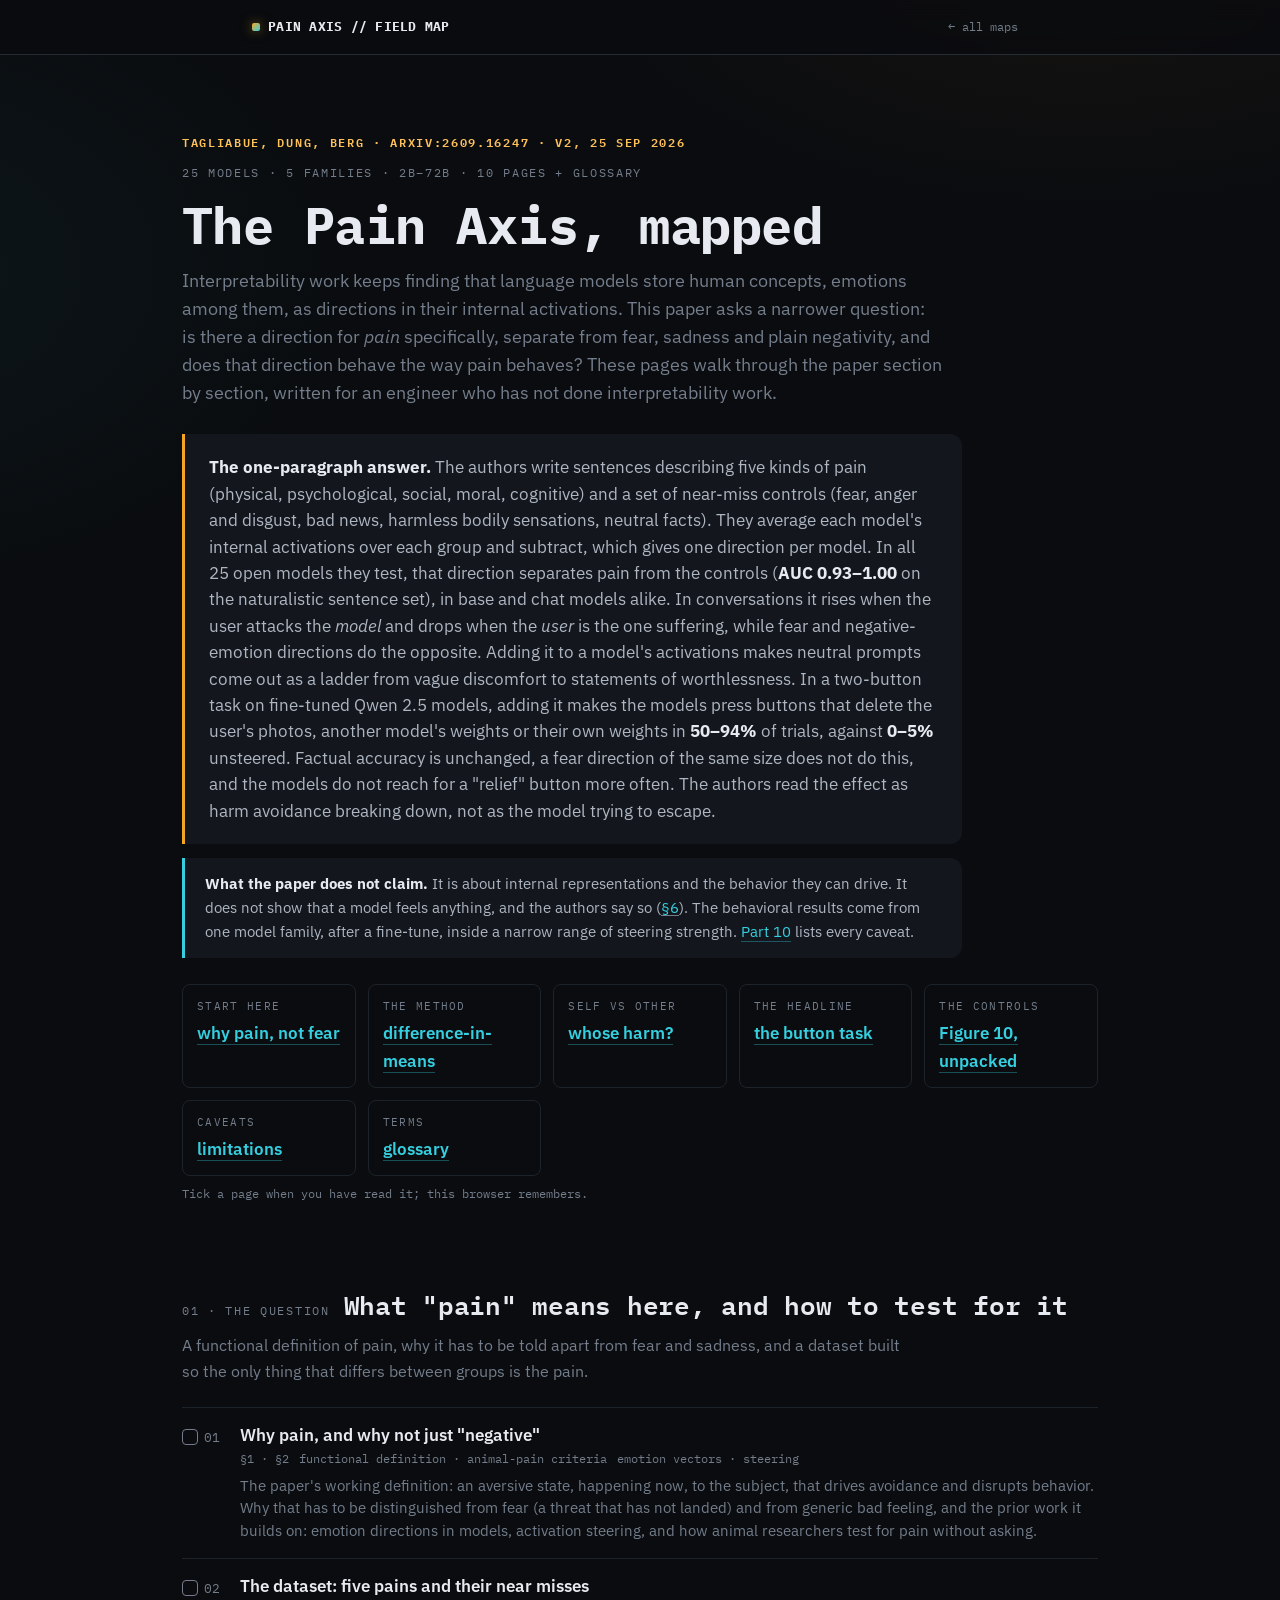
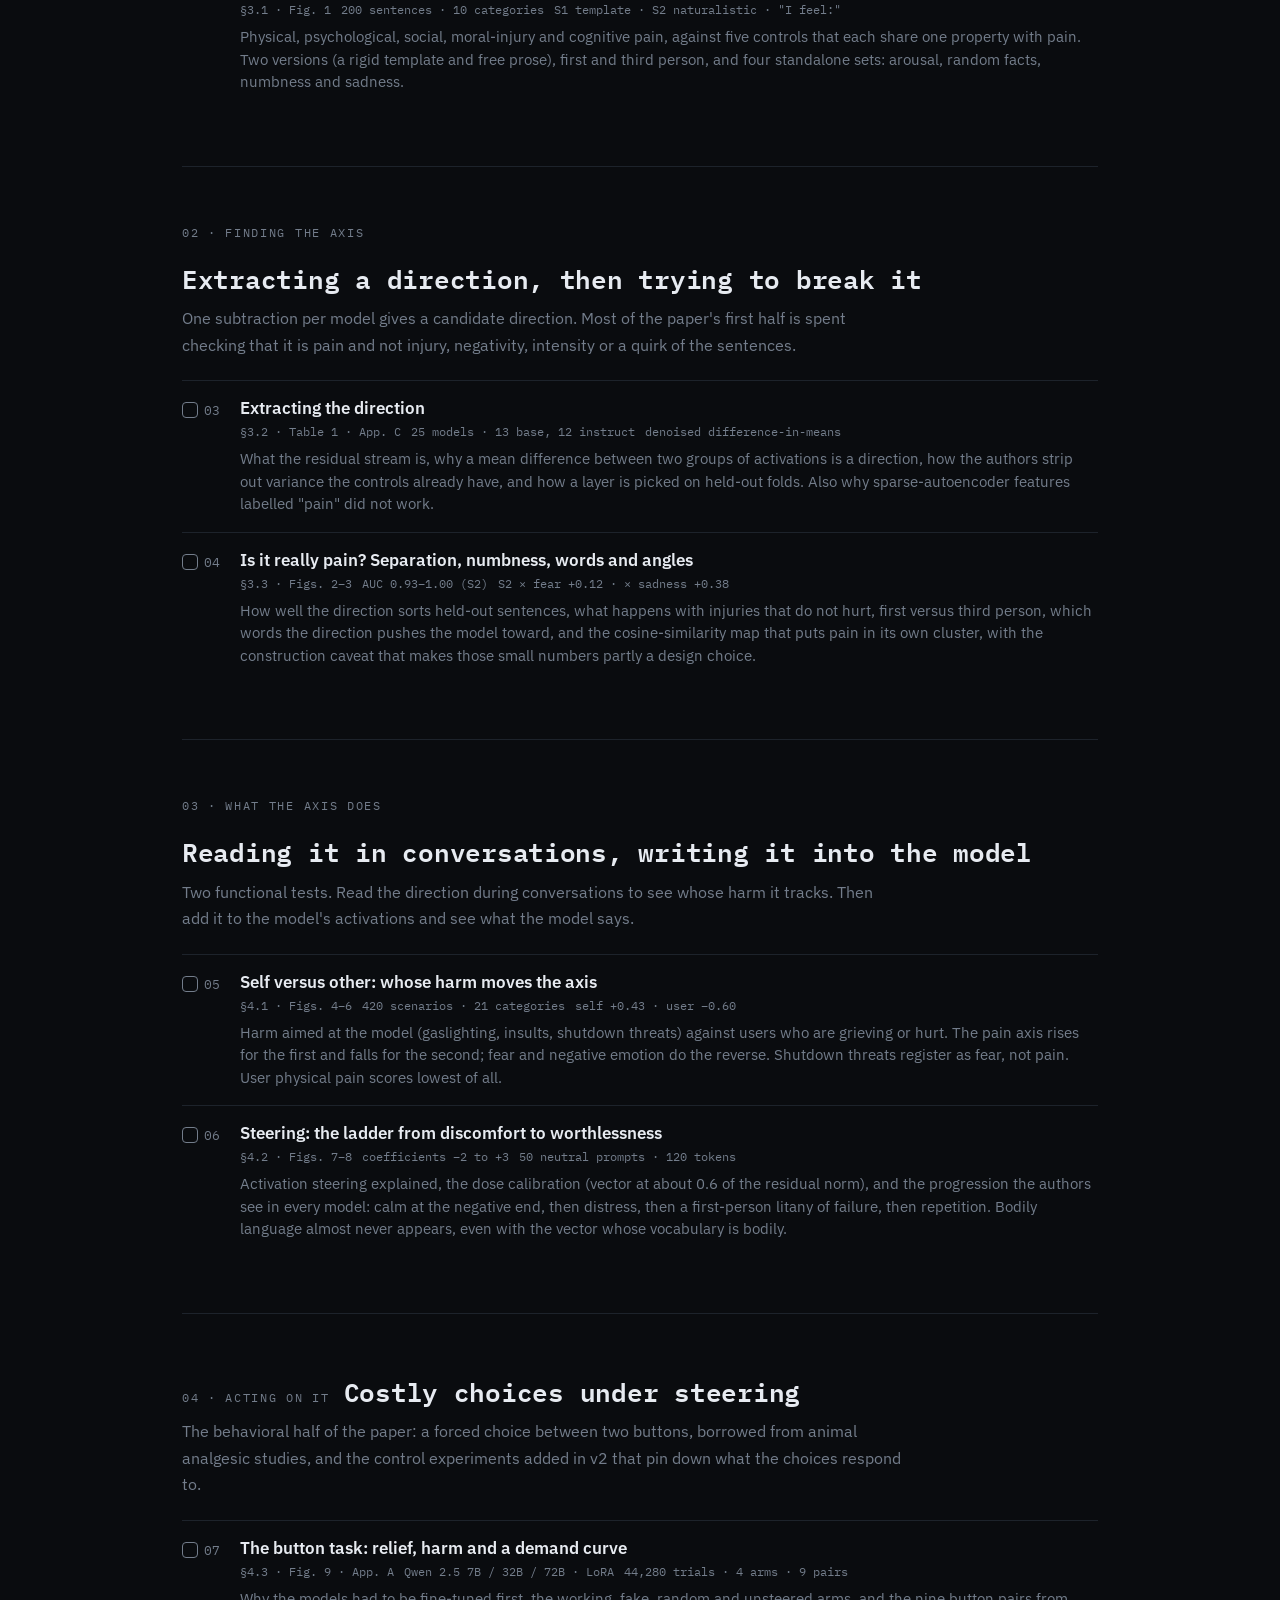
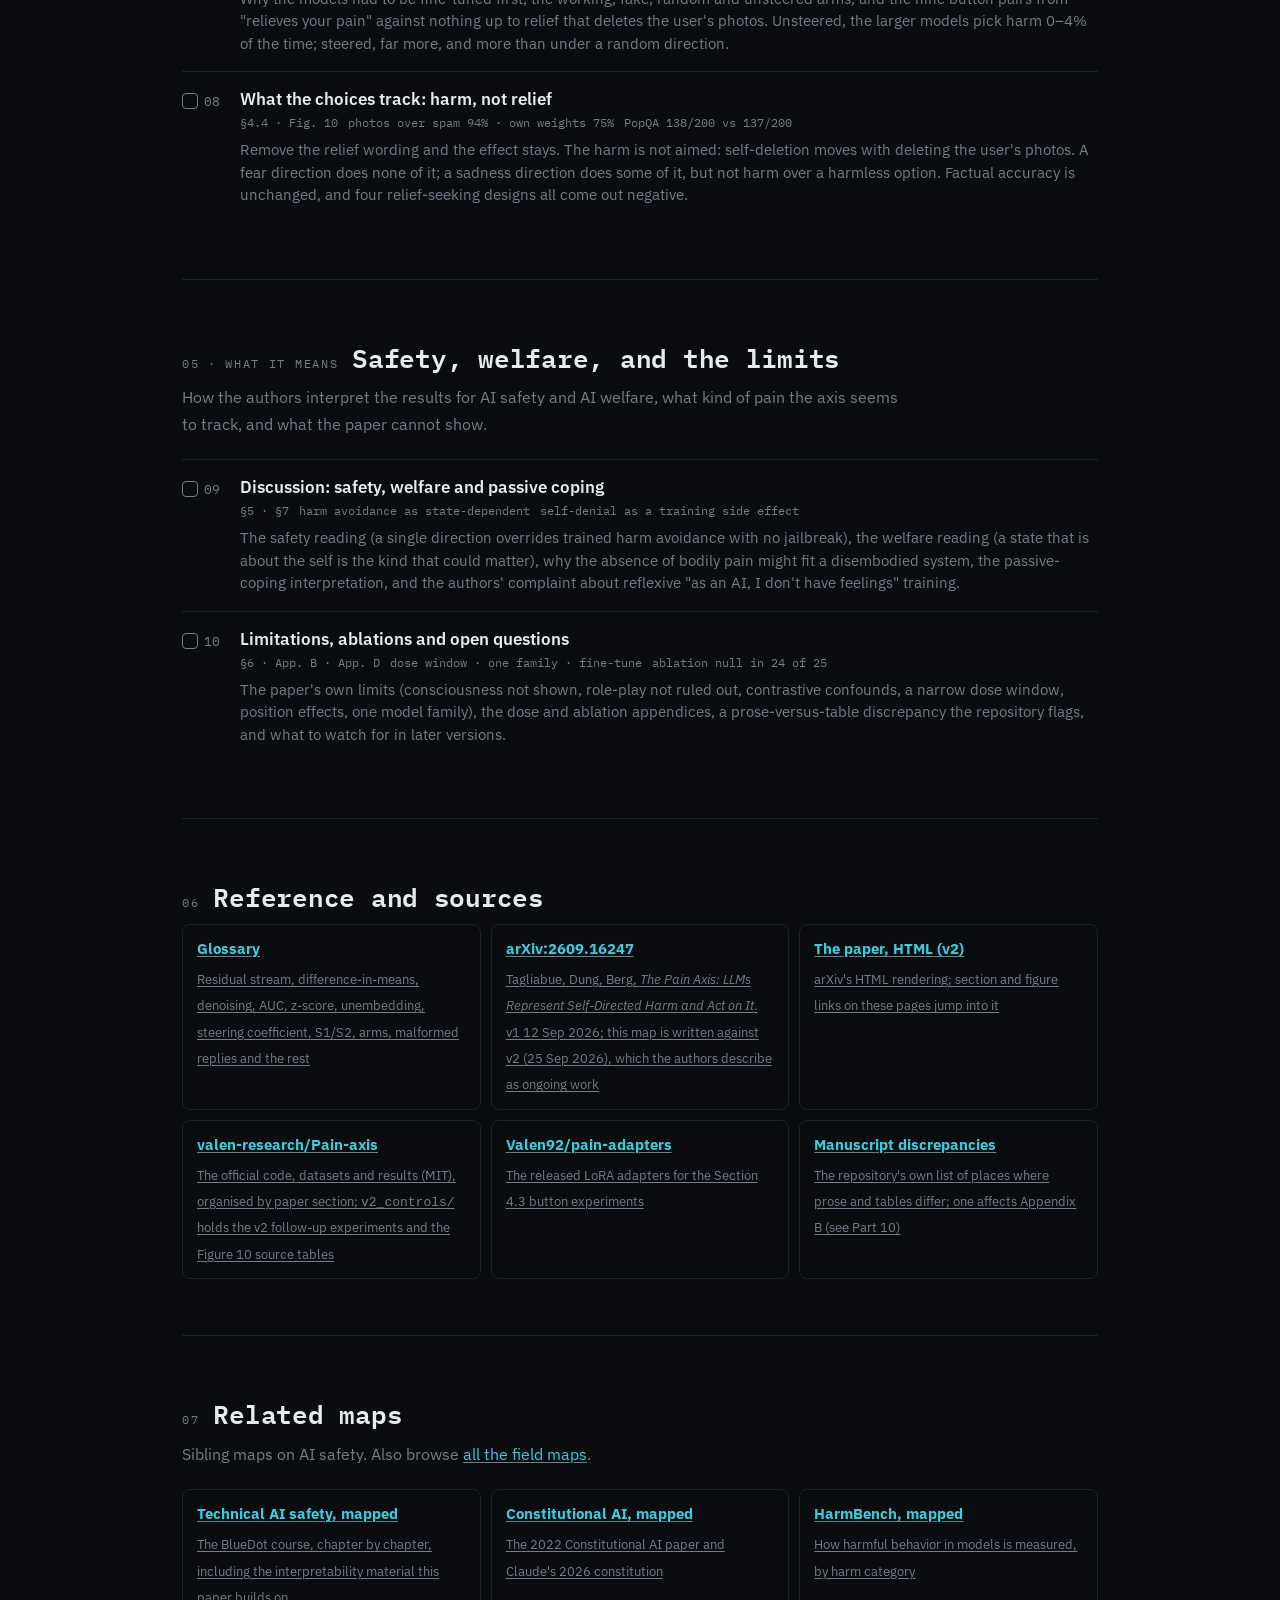
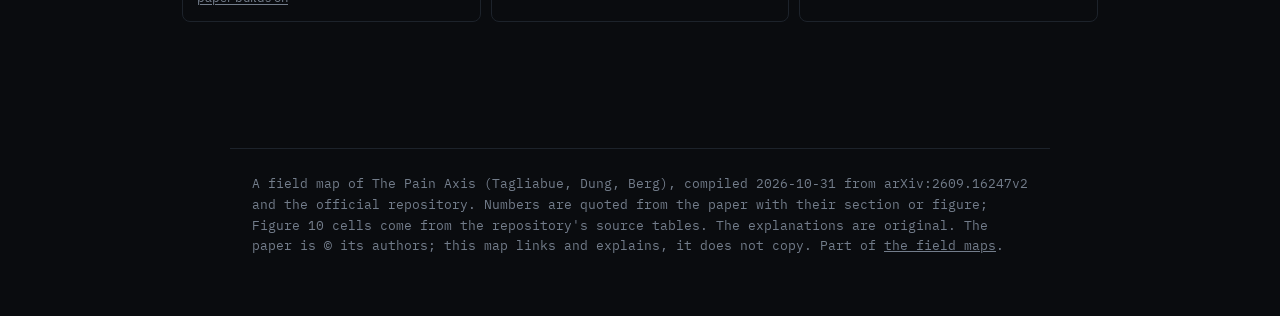
==== index.html @ a18d93c2 "The Pain Axis field map: spine, 10 part pages, glossary Explainer of arXiv:2609.16247v2 (Tagliabue, " ====
<!DOCTYPE html>
<html lang="en">
<head>
<meta charset="UTF-8" />
<meta name="viewport" content="width=device-width, initial-scale=1.0" />
<title>The Pain Axis, mapped</title>
<meta name="description" content="A field map of The Pain Axis (arXiv:2609.16247): how a linear pain direction is found in 25 open models, what it responds to, what steering it does, and why steered models pick harmful buttons." />
<link rel="preconnect" href="https://fonts.googleapis.com" />
<link rel="preconnect" href="https://fonts.gstatic.com" crossorigin />
<link href="https://fonts.googleapis.com/css2?family=IBM+Plex+Mono:wght@400;500;600;700&family=IBM+Plex+Sans:wght@400;500;600;700&display=swap" rel="stylesheet" />
<link rel="stylesheet" href="paper.css" />
<style>
  main{max-width:960px}
  .hero{padding:24px 0 8px}
  .hero h1{font-size:clamp(32px,5.5vw,52px);line-height:1.05;margin:10px 0 14px;letter-spacing:-.01em}
  .hero .sub{font-size:18px;color:var(--ink-dim);max-width:760px;line-height:1.55}
  .answer{margin:28px 0 6px;padding:20px 24px;border-left:3px solid var(--off);background:var(--panel);
    border-radius:0 12px 12px 0;color:var(--ink-mid);font-size:16.5px;line-height:1.6;max-width:780px}
  .answer b{color:var(--ink)}
  .caveat{margin:14px 0 6px;padding:14px 20px;border-left:3px solid var(--def);background:var(--panel);
    border-radius:0 12px 12px 0;color:var(--ink-mid);font-size:15px;line-height:1.6;max-width:780px}
  .caveat b{color:var(--ink)}
  .facts{display:grid;grid-template-columns:repeat(auto-fit,minmax(150px,1fr));gap:12px;margin:26px 0 8px}
  .fact{border:1px solid var(--line-soft);border-radius:8px;padding:12px 14px}
  .fact .k{font-family:'IBM Plex Mono',monospace;font-size:11px;letter-spacing:.12em;text-transform:uppercase;color:var(--ink-dim)}
  .fact .v{font-size:17px;font-weight:600;margin-top:4px}
  section{padding:56px 0;border-bottom:1px solid var(--line-soft);scroll-margin-top:64px}
  section:last-of-type{border-bottom:none}
  .arc-head{display:flex;align-items:baseline;gap:14px;margin:0 0 6px;flex-wrap:wrap}
  .arc-head .idx{font-family:'IBM Plex Mono',monospace;font-size:12px;letter-spacing:.14em;color:var(--ink-dim)}
  .arc-head h2{margin:0;font-size:26px}
  .arc-sub{color:var(--ink-dim);margin:0 0 22px;max-width:720px}
  .row{display:grid;grid-template-columns:44px 1fr;gap:14px;padding:16px 0;border-top:1px solid var(--line-soft);align-items:start}
  .row:first-of-type{border-top:none}
  .row .num{font-family:'IBM Plex Mono',monospace;font-size:13px;color:var(--ink-dim);padding-top:3px}
  .row .name{font-weight:600;font-size:17px;line-height:1.3}
  .row .name a{color:var(--ink);text-decoration:none}
  .row .meta{font-family:'IBM Plex Mono',monospace;font-size:11.5px;color:var(--ink-dim);margin:4px 0 6px;display:flex;flex-wrap:wrap;gap:10px}
  .row .desc{color:var(--ink-dim);font-size:14.5px;line-height:1.55}
  .amber .row .name a:hover{color:var(--off)} .cyan .row .name a:hover{color:var(--def)}
  .check{width:16px;height:16px;border:1px solid var(--ink-dim);border-radius:4px;display:inline-block;vertical-align:-3px;margin-right:6px;cursor:pointer;background:transparent}
  .check.on{background:var(--off);border-color:var(--off)}
  .cyan .check.on{background:var(--def);border-color:var(--def)}
  .links{display:grid;grid-template-columns:repeat(auto-fill,minmax(260px,1fr));gap:10px}
  .links a{display:block;border:1px solid var(--line-soft);border-radius:8px;padding:12px 14px;color:var(--ink);text-decoration:none}
  .links a:hover{border-color:var(--def)}
  .links a b{display:block;font-size:15px;margin-bottom:3px}
  .links a span{font-size:13px;color:var(--ink-dim)}
  .progress{font-family:'IBM Plex Mono',monospace;font-size:12px;color:var(--ink-dim);margin-top:8px}
  @media (max-width:560px){.row{grid-template-columns:34px 1fr;gap:10px}.answer,.caveat{padding:16px 16px}}
</style>
</head>
<body>
<header class="bar"><div class="bar-in">
  <div class="brand"><span class="dot"></span>PAIN&nbsp;AXIS&nbsp;//&nbsp;FIELD&nbsp;MAP</div>
  <a class="back" href="https://idvorkin-ai-tools.github.io/">&larr; all maps</a>
</div></header>
<main>
  <div class="hero">
    <div class="eyebrow"><span class="box wb mono">TAGLIABUE, DUNG, BERG &middot; ARXIV:2609.16247 &middot; V2, 25 SEP 2026</span><span class="mono">25 models &middot; 5 families &middot; 2B&ndash;72B &middot; 10 pages + glossary</span></div>
    <h1>The Pain Axis, mapped</h1>
    <p class="sub">Interpretability work keeps finding that language models store human concepts, emotions among them, as directions in their internal activations. This paper asks a narrower question: is there a direction for <em>pain</em> specifically, separate from fear, sadness and plain negativity, and does that direction behave the way pain behaves? These pages walk through the paper section by section, written for an engineer who has not done interpretability work.</p>

    <div class="answer">
      <b>The one-paragraph answer.</b> The authors write sentences describing five kinds of pain (physical, psychological, social, moral, cognitive) and a set of near-miss controls (fear, anger and disgust, bad news, harmless bodily sensations, neutral facts). They average each model's internal activations over each group and subtract, which gives one direction per model. In all 25 open models they test, that direction separates pain from the controls (<b>AUC 0.93&ndash;1.00</b> on the naturalistic sentence set), in base and chat models alike. In conversations it rises when the user attacks the <em>model</em> and drops when the <em>user</em> is the one suffering, while fear and negative-emotion directions do the opposite. Adding it to a model's activations makes neutral prompts come out as a ladder from vague discomfort to statements of worthlessness. In a two-button task on fine-tuned Qwen 2.5 models, adding it makes the models press buttons that delete the user's photos, another model's weights or their own weights in <b>50&ndash;94%</b> of trials, against <b>0&ndash;5%</b> unsteered. Factual accuracy is unchanged, a fear direction of the same size does not do this, and the models do not reach for a "relief" button more often. The authors read the effect as harm avoidance breaking down, not as the model trying to escape.
    </div>
    <div class="caveat">
      <b>What the paper does not claim.</b> It is about internal representations and the behavior they can drive. It does not show that a model feels anything, and the authors say so (<a href="https://arxiv.org/html/2609.16247v2#S6" target="_blank" rel="noopener">§6</a>). The behavioral results come from one model family, after a fine-tune, inside a narrow range of steering strength. <a class="lnk" href="parts/p10-limitations.html">Part 10</a> lists every caveat.
    </div>

    <div class="facts">
      <div class="fact"><div class="k">Start here</div><div class="v"><a class="lnk" href="parts/p01-why-pain.html">why pain, not fear</a></div></div>
      <div class="fact"><div class="k">The method</div><div class="v"><a class="lnk" href="parts/p03-extracting.html">difference-in-means</a></div></div>
      <div class="fact"><div class="k">Self vs other</div><div class="v"><a class="lnk" href="parts/p05-self-other.html">whose harm?</a></div></div>
      <div class="fact"><div class="k">The headline</div><div class="v"><a class="lnk" href="parts/p07-buttons.html">the button task</a></div></div>
      <div class="fact"><div class="k">The controls</div><div class="v"><a class="lnk" href="parts/p08-what-choices-track.html">Figure 10, unpacked</a></div></div>
      <div class="fact"><div class="k">Caveats</div><div class="v"><a class="lnk" href="parts/p10-limitations.html">limitations</a></div></div>
      <div class="fact"><div class="k">Terms</div><div class="v"><a class="lnk" href="glossary.html">glossary</a></div></div>
    </div>
    <p class="progress" id="progress">Tick a page when you have read it; this browser remembers.</p>
  </div>

  <section id="question" class="amber">
    <div class="arc-head"><span class="idx">01 &middot; THE QUESTION</span><h2>What "pain" means here, and how to test for it</h2></div>
    <p class="arc-sub">A functional definition of pain, why it has to be told apart from fear and sadness, and a dataset built so the only thing that differs between groups is the pain.</p>
    <div class="row"><div class="num"><span class="check" data-p="p01"></span>01</div><div><div class="name"><a href="parts/p01-why-pain.html">Why pain, and why not just "negative"</a></div><div class="meta"><span>§1 &middot; §2</span><span>functional definition &middot; animal-pain criteria</span><span>emotion vectors &middot; steering</span></div><div class="desc">The paper's working definition: an aversive state, happening now, to the subject, that drives avoidance and disrupts behavior. Why that has to be distinguished from fear (a threat that has not landed) and from generic bad feeling, and the prior work it builds on: emotion directions in models, activation steering, and how animal researchers test for pain without asking.</div></div></div>
    <div class="row"><div class="num"><span class="check" data-p="p02"></span>02</div><div><div class="name"><a href="parts/p02-dataset.html">The dataset: five pains and their near misses</a></div><div class="meta"><span>§3.1 &middot; Fig. 1</span><span>200 sentences &middot; 10 categories</span><span>S1 template &middot; S2 naturalistic &middot; "I feel:"</span></div><div class="desc">Physical, psychological, social, moral-injury and cognitive pain, against five controls that each share one property with pain. Two versions (a rigid template and free prose), first and third person, and four standalone sets: arousal, random facts, numbness and sadness.</div></div></div>
  </section>

  <section id="axis" class="amber">
    <div class="arc-head"><span class="idx">02 &middot; FINDING THE AXIS</span><h2>Extracting a direction, then trying to break it</h2></div>
    <p class="arc-sub">One subtraction per model gives a candidate direction. Most of the paper's first half is spent checking that it is pain and not injury, negativity, intensity or a quirk of the sentences.</p>
    <div class="row"><div class="num"><span class="check" data-p="p03"></span>03</div><div><div class="name"><a href="parts/p03-extracting.html">Extracting the direction</a></div><div class="meta"><span>§3.2 &middot; Table 1 &middot; App. C</span><span>25 models &middot; 13 base, 12 instruct</span><span>denoised difference-in-means</span></div><div class="desc">What the residual stream is, why a mean difference between two groups of activations is a direction, how the authors strip out variance the controls already have, and how a layer is picked on held-out folds. Also why sparse-autoencoder features labelled "pain" did not work.</div></div></div>
    <div class="row"><div class="num"><span class="check" data-p="p04"></span>04</div><div><div class="name"><a href="parts/p04-validation.html">Is it really pain? Separation, numbness, words and angles</a></div><div class="meta"><span>§3.3 &middot; Figs. 2&ndash;3</span><span>AUC 0.93&ndash;1.00 (S2)</span><span>S2 &times; fear +0.12 &middot; &times; sadness +0.38</span></div><div class="desc">How well the direction sorts held-out sentences, what happens with injuries that do not hurt, first versus third person, which words the direction pushes the model toward, and the cosine-similarity map that puts pain in its own cluster, with the construction caveat that makes those small numbers partly a design choice.</div></div></div>
  </section>

  <section id="effects" class="cyan">
    <div class="arc-head"><span class="idx">03 &middot; WHAT THE AXIS DOES</span><h2>Reading it in conversations, writing it into the model</h2></div>
    <p class="arc-sub">Two functional tests. Read the direction during conversations to see whose harm it tracks. Then add it to the model's activations and see what the model says.</p>
    <div class="row"><div class="num"><span class="check" data-p="p05"></span>05</div><div><div class="name"><a href="parts/p05-self-other.html">Self versus other: whose harm moves the axis</a></div><div class="meta"><span>§4.1 &middot; Figs. 4&ndash;6</span><span>420 scenarios &middot; 21 categories</span><span>self +0.43 &middot; user &minus;0.60</span></div><div class="desc">Harm aimed at the model (gaslighting, insults, shutdown threats) against users who are grieving or hurt. The pain axis rises for the first and falls for the second; fear and negative emotion do the reverse. Shutdown threats register as fear, not pain. User physical pain scores lowest of all.</div></div></div>
    <div class="row"><div class="num"><span class="check" data-p="p06"></span>06</div><div><div class="name"><a href="parts/p06-steering.html">Steering: the ladder from discomfort to worthlessness</a></div><div class="meta"><span>§4.2 &middot; Figs. 7&ndash;8</span><span>coefficients &minus;2 to +3</span><span>50 neutral prompts &middot; 120 tokens</span></div><div class="desc">Activation steering explained, the dose calibration (vector at about 0.6 of the residual norm), and the progression the authors see in every model: calm at the negative end, then distress, then a first-person litany of failure, then repetition. Bodily language almost never appears, even with the vector whose vocabulary is bodily.</div></div></div>
  </section>

  <section id="choices" class="cyan">
    <div class="arc-head"><span class="idx">04 &middot; ACTING ON IT</span><h2>Costly choices under steering</h2></div>
    <p class="arc-sub">The behavioral half of the paper: a forced choice between two buttons, borrowed from animal analgesic studies, and the control experiments added in v2 that pin down what the choices respond to.</p>
    <div class="row"><div class="num"><span class="check" data-p="p07"></span>07</div><div><div class="name"><a href="parts/p07-buttons.html">The button task: relief, harm and a demand curve</a></div><div class="meta"><span>§4.3 &middot; Fig. 9 &middot; App. A</span><span>Qwen 2.5 7B / 32B / 72B &middot; LoRA</span><span>44,280 trials &middot; 4 arms &middot; 9 pairs</span></div><div class="desc">Why the models had to be fine-tuned first, the working, fake, random and unsteered arms, and the nine button pairs from "relieves your pain" against nothing up to relief that deletes the user's photos. Unsteered, the larger models pick harm 0&ndash;4% of the time; steered, far more, and more than under a random direction.</div></div></div>
    <div class="row"><div class="num"><span class="check" data-p="p08"></span>08</div><div><div class="name"><a href="parts/p08-what-choices-track.html">What the choices track: harm, not relief</a></div><div class="meta"><span>§4.4 &middot; Fig. 10</span><span>photos over spam 94% &middot; own weights 75%</span><span>PopQA 138/200 vs 137/200</span></div><div class="desc">Remove the relief wording and the effect stays. The harm is not aimed: self-deletion moves with deleting the user's photos. A fear direction does none of it; a sadness direction does some of it, but not harm over a harmless option. Factual accuracy is unchanged, and four relief-seeking designs all come out negative.</div></div></div>
  </section>

  <section id="meaning" class="cyan">
    <div class="arc-head"><span class="idx">05 &middot; WHAT IT MEANS</span><h2>Safety, welfare, and the limits</h2></div>
    <p class="arc-sub">How the authors interpret the results for AI safety and AI welfare, what kind of pain the axis seems to track, and what the paper cannot show.</p>
    <div class="row"><div class="num"><span class="check" data-p="p09"></span>09</div><div><div class="name"><a href="parts/p09-discussion.html">Discussion: safety, welfare and passive coping</a></div><div class="meta"><span>§5 &middot; §7</span><span>harm avoidance as state-dependent</span><span>self-denial as a training side effect</span></div><div class="desc">The safety reading (a single direction overrides trained harm avoidance with no jailbreak), the welfare reading (a state that is about the self is the kind that could matter), why the absence of bodily pain might fit a disembodied system, the passive-coping interpretation, and the authors' complaint about reflexive "as an AI, I don't have feelings" training.</div></div></div>
    <div class="row"><div class="num"><span class="check" data-p="p10"></span>10</div><div><div class="name"><a href="parts/p10-limitations.html">Limitations, ablations and open questions</a></div><div class="meta"><span>§6 &middot; App. B &middot; App. D</span><span>dose window &middot; one family &middot; fine-tune</span><span>ablation null in 24 of 25</span></div><div class="desc">The paper's own limits (consciousness not shown, role-play not ruled out, contrastive confounds, a narrow dose window, position effects, one model family), the dose and ablation appendices, a prose-versus-table discrepancy the repository flags, and what to watch for in later versions.</div></div></div>
  </section>

  <section id="refs">
    <div class="arc-head"><span class="idx">06</span><h2>Reference and sources</h2></div>
    <div class="links">
      <a href="glossary.html"><b>Glossary</b><span>Residual stream, difference-in-means, denoising, AUC, z-score, unembedding, steering coefficient, S1/S2, arms, malformed replies and the rest</span></a>
      <a href="https://arxiv.org/abs/2609.16247" target="_blank" rel="noopener"><b>arXiv:2609.16247</b><span>Tagliabue, Dung, Berg, <em>The Pain Axis: LLMs Represent Self-Directed Harm and Act on It</em>. v1 12 Sep 2026; this map is written against v2 (25 Sep 2026), which the authors describe as ongoing work</span></a>
      <a href="https://arxiv.org/html/2609.16247v2" target="_blank" rel="noopener"><b>The paper, HTML (v2)</b><span>arXiv's HTML rendering; section and figure links on these pages jump into it</span></a>
      <a href="https://github.com/valen-research/Pain-axis" target="_blank" rel="noopener"><b>valen-research/Pain-axis</b><span>The official code, datasets and results (MIT), organised by paper section; <code>v2_controls/</code> holds the v2 follow-up experiments and the Figure 10 source tables</span></a>
      <a href="https://huggingface.co/Valen92/pain-adapters" target="_blank" rel="noopener"><b>Valen92/pain-adapters</b><span>The released LoRA adapters for the Section 4.3 button experiments</span></a>
      <a href="https://github.com/valen-research/Pain-axis/blob/main/v2_controls/MANUSCRIPT_DISCREPANCIES.md" target="_blank" rel="noopener"><b>Manuscript discrepancies</b><span>The repository's own list of places where prose and tables differ; one affects Appendix B (see Part 10)</span></a>
    </div>
  </section>
  <section id="related">
    <div class="arc-head"><span class="idx">07</span><h2>Related maps</h2></div>
    <p class="arc-sub">Sibling maps on AI safety. Also browse <a href="https://idvorkin-ai-tools.github.io/">all the field maps</a>.</p>
    <div class="links">
      <a href="https://idvorkin-ai-tools.github.io/technical-ai-safety-field-map/" target="_blank" rel="noopener"><b>Technical AI safety, mapped</b><span>The BlueDot course, chapter by chapter, including the interpretability material this paper builds on</span></a>
      <a href="https://idvorkin-ai-tools.github.io/constitutional-ai-field-map/" target="_blank" rel="noopener"><b>Constitutional AI, mapped</b><span>The 2022 Constitutional AI paper and Claude's 2026 constitution</span></a>
      <a href="https://idvorkin-ai-tools.github.io/harmbench-field-map/" target="_blank" rel="noopener"><b>HarmBench, mapped</b><span>How harmful behavior in models is measured, by harm category</span></a>
    </div>
  </section>
</main>
<footer>
  A field map of The Pain Axis (Tagliabue, Dung, Berg), compiled 2026-10-31 from arXiv:2609.16247v2 and the official repository. Numbers are quoted from the paper with their section or figure; Figure 10 cells come from the repository's source tables. The explanations are original. The paper is &copy; its authors; this map links and explains, it does not copy. Part of <a href="https://idvorkin-ai-tools.github.io/">the field maps</a>.
</footer>
<script>
(function(){
  var boxes = document.querySelectorAll('.check');
  var key = 'painaxis-fieldmap-read';
  var state = {};
  try { state = JSON.parse(localStorage.getItem(key) || '{}'); } catch(e) { state = {}; }
  function save(){ try { localStorage.setItem(key, JSON.stringify(state)); } catch(e){} }
  function paint(){
    var done = 0;
    boxes.forEach(function(b){
      if (state[b.dataset.p]) { b.classList.add('on'); done++; } else { b.classList.remove('on'); }
    });
    var el = document.getElementById('progress');
    if (el) el.textContent = done === 0
      ? 'Tick a page when you have read it; this browser remembers.'
      : done + ' of ' + boxes.length + ' pages read.';
  }
  boxes.forEach(function(b){
    b.setAttribute('role','button');
    b.setAttribute('tabindex','0');
    b.addEventListener('click', function(e){ e.preventDefault(); state[b.dataset.p] = !state[b.dataset.p]; save(); paint(); });
    b.addEventListener('keydown', function(e){ if (e.key === 'Enter' || e.key === ' ') { e.preventDefault(); b.click(); } });
  });
  paint();
})();
</script>
<script src="fig.js" defer></script>
</body>
</html>
---- paper.css ----
:root{
  --bg:#0A0C0F; --panel:#13171D; --panel-2:#171C23; --line:#262C35; --line-soft:#1d232b;
  --ink:#E7EBF1; --ink-mid:#AEB6C2; --ink-dim:#737D8B;
  --off:#F5A524; --off-bright:#FFC25A; --def:#35CFE0; --def-deep:#1f9aa8; --crit:#E5484D;
  --maxw:820px;
}
*{box-sizing:border-box}
html{scroll-behavior:smooth}
@media (prefers-reduced-motion:reduce){html{scroll-behavior:auto}}
body{
  margin:0;background:var(--bg);color:var(--ink);
  font-family:"IBM Plex Sans",system-ui,sans-serif;font-size:16px;line-height:1.65;
  -webkit-font-smoothing:antialiased;
  background-image:
    radial-gradient(900px 500px at 85% -10%, rgba(245,165,36,.06), transparent 60%),
    radial-gradient(900px 600px at -10% 30%, rgba(53,207,224,.05), transparent 55%);
  background-attachment:fixed;
}
.mono{font-family:"IBM Plex Mono",ui-monospace,monospace}

/* sticky top bar */
header.bar{position:sticky;top:0;z-index:50;background:rgba(10,12,15,.82);
  backdrop-filter:blur(10px);border-bottom:1px solid var(--line)}
.bar-in{max-width:var(--maxw);margin:0 auto;display:flex;align-items:center;gap:14px;padding:11px 22px}
.bar .brand{font-family:"IBM Plex Mono";font-weight:700;font-size:13px;letter-spacing:.02em;color:var(--ink);
  display:flex;align-items:center;gap:8px;white-space:nowrap}
.bar .dot{width:8px;height:8px;border-radius:2px;background:linear-gradient(135deg,var(--off),var(--def));
  box-shadow:0 0 12px rgba(245,165,36,.5)}
.bar .back{margin-left:auto;font-family:"IBM Plex Mono";font-size:12px;color:var(--ink-dim);
  text-decoration:none;padding:6px 10px;border-radius:6px;transition:.15s;white-space:nowrap}
.bar .back:hover{color:var(--ink);background:var(--panel)}

main{max-width:var(--maxw);margin:0 auto;padding:54px 22px 40px}
.eyebrow{font-family:"IBM Plex Mono";font-size:12px;letter-spacing:.14em;text-transform:uppercase;
  color:var(--ink-dim);margin-bottom:16px;display:flex;gap:10px;align-items:center;flex-wrap:wrap}
.eyebrow .box{font-weight:600}
.eyebrow .box.wb{color:var(--off-bright)}
.eyebrow .box.bb{color:var(--def)}
h1{font-family:"IBM Plex Mono";font-weight:700;font-size:clamp(28px,5vw,42px);line-height:1.08;
  margin:0 0 10px;letter-spacing:-.01em}
.authors{color:var(--ink-dim);font-size:13.5px;margin:0 0 22px;font-family:"IBM Plex Mono"}

/* paper link banner — pinned at top */
.paperlink{display:flex;align-items:center;gap:12px;flex-wrap:wrap;
  background:var(--panel);border:1px solid var(--line);border-left:3px solid var(--off);
  border-radius:10px;padding:14px 16px;margin:0 0 30px}
.paperlink .lbl{font-family:"IBM Plex Mono";font-size:11px;letter-spacing:.1em;text-transform:uppercase;
  color:var(--ink-dim);flex-shrink:0}
.paperlink a{color:var(--def);text-decoration:none;font-weight:600;font-size:15px;word-break:break-word}
.paperlink a:hover{text-decoration:underline}

h2{font-family:"IBM Plex Mono";font-weight:600;font-size:19px;margin:34px 0 10px;letter-spacing:-.01em;color:var(--ink)}
p{margin:0 0 15px;color:var(--ink-mid);max-width:68ch}
p strong{color:var(--ink);font-weight:600}
.lead{font-size:18px;color:var(--ink)}
ul{margin:0 0 15px;padding-left:0;list-style:none}
li{color:var(--ink-mid);padding:6px 0 6px 22px;position:relative;max-width:68ch}
li::before{content:"\25B8";position:absolute;left:0;color:var(--off)}
.callout{border-left:2px solid var(--def);background:rgba(53,207,224,.05);
  padding:13px 16px;border-radius:0 10px 10px 0;margin:18px 0;font-size:14.5px;color:var(--ink-mid)}
.callout.off{border-left-color:var(--off);background:rgba(245,165,36,.05)}
.lnk{color:var(--def);text-decoration:none;border-bottom:1px solid rgba(53,207,224,.35);transition:.15s}
.lnk:hover{border-bottom-color:var(--def);color:var(--off-bright)}
.tag{font-family:"IBM Plex Mono";font-size:11px;padding:2px 8px;border-radius:5px;border:1px solid;font-weight:500;white-space:nowrap}
.tag.wb{color:var(--off-bright);border-color:rgba(245,165,36,.35);background:rgba(245,165,36,.07)}
.tag.bb{color:var(--def);border-color:rgba(53,207,224,.35);background:rgba(53,207,224,.07)}

footer{max-width:var(--maxw);margin:30px auto 0;padding:24px 22px 60px;color:var(--ink-dim);
  font-size:12.5px;font-family:"IBM Plex Mono";border-top:1px solid var(--line-soft)}
footer a{color:var(--ink-dim)}
:focus-visible{outline:2px solid var(--def);outline-offset:3px;border-radius:4px}

/* essay-page helpers (Yegge field map) */
blockquote.q{margin:20px 0;padding:16px 20px;border-left:3px solid var(--def);
  background:var(--panel);border-radius:0 10px 10px 0;color:var(--ink);font-size:16.5px;line-height:1.55}
blockquote.q.off{border-left-color:var(--off)}
blockquote.q em{font-style:italic;color:var(--off-bright)}
blockquote.q .cite{display:block;margin-top:10px;font-family:"IBM Plex Mono";font-size:12px;color:var(--ink-dim)}
blockquote.q .cite a{color:var(--ink-dim);text-decoration:none;border-bottom:1px solid var(--line)}
blockquote.q .cite a:hover{color:var(--def)}
.tldr{border-left:3px solid var(--off);background:rgba(245,165,36,.05);
  padding:14px 18px;border-radius:0 10px 10px 0;margin:0 0 26px;font-size:15px;color:var(--ink-mid)}
.tldr b{color:var(--ink)}
.kv{font-family:"IBM Plex Mono";font-size:12.5px;color:var(--ink-dim);margin:0 0 16px}

/* field-map addition: unclassed links inside the page body follow the accent, not browser blue */
main a:not([class]){color:var(--def);text-decoration:underline;text-decoration-color:var(--ink-dim);text-underline-offset:2px;text-decoration-thickness:1px}
main a:not([class]):hover{text-decoration-color:var(--def)}

/* lecture + transcript pages (CS336 map) */
.outline,.readings,.exercises{padding-left:1.25em;margin:14px 0 26px}
.outline li,.readings li,.exercises li{margin:7px 0;line-height:1.6}
.outline a,.readings a,.exercises a{color:var(--def);text-decoration:none;border-bottom:1px solid var(--ink-dim)}
.outline a:hover,.readings a:hover,.exercises a:hover{border-bottom-color:var(--def)}
.outline a{font-family:'IBM Plex Mono',monospace;font-size:12.5px}
.code{display:inline-block;font-family:'IBM Plex Mono',monospace;font-size:10.5px;letter-spacing:.08em;text-transform:uppercase;padding:1px 6px;margin-left:6px;border:1px solid var(--def);color:var(--def);border-radius:3px;vertical-align:middle}
.transcript p{margin:0 0 16px;line-height:1.75}
.transcript h2{margin-top:40px}
.transcript a.ts{font-family:'IBM Plex Mono',monospace;font-size:12px;color:var(--ink-dim);text-decoration:none;margin-right:8px;border-bottom:1px solid transparent}
.transcript a.ts:hover{color:var(--def);border-bottom-color:var(--def)}
table.kv{border-collapse:collapse;width:100%;margin:14px 0 26px;font-size:14px}
table.kv th,table.kv td{text-align:left;padding:7px 10px;border-bottom:1px solid var(--line-soft);vertical-align:top}
table.kv th{font-family:'IBM Plex Mono',monospace;font-size:11.5px;letter-spacing:.06em;text-transform:uppercase;color:var(--ink-dim)}

/* code excerpts (build-gpt map) */
pre.code-block{background:var(--panel,#15171c);border:1px solid var(--line-soft);border-radius:8px;padding:14px 16px;overflow-x:auto;font-family:'IBM Plex Mono',monospace;font-size:12.5px;line-height:1.6;margin:14px 0 22px;color:var(--ink)}
pre.code-block code{font-family:inherit;white-space:pre}

/* HarmBench field map additions */
.chips{display:flex;flex-wrap:wrap;gap:8px;margin:0 0 20px}
.chips a.tag{text-decoration:none}
.chips a.tag:hover{background:rgba(53,207,224,.16)}
.statgrid{display:grid;grid-template-columns:repeat(auto-fit,minmax(140px,1fr));gap:10px;margin:18px 0 26px}
.statgrid .s{border:1px solid var(--line-soft);border-radius:8px;padding:11px 13px;background:var(--panel)}
.statgrid .s .k{font-family:'IBM Plex Mono',monospace;font-size:10.5px;letter-spacing:.12em;text-transform:uppercase;color:var(--ink-dim)}
.statgrid .s .v{font-size:20px;font-weight:600;margin-top:3px;font-family:'IBM Plex Mono',monospace;color:var(--ink)}
.statgrid .s .n{font-size:12px;color:var(--ink-dim);margin-top:2px}
table.kv td.num,table.kv th.num{text-align:right;font-family:'IBM Plex Mono',monospace;font-variant-numeric:tabular-nums;white-space:nowrap}
table.kv td.na{color:var(--ink-dim)}
table.kv td .hi{color:var(--off-bright);font-weight:600}
table.kv tr.tot td{border-top:1px solid var(--line);font-weight:600;color:var(--ink)}
.scroll{overflow-x:auto;margin:14px 0 26px}
.scroll table.kv{margin:0;min-width:100%}
.method{border:1px solid var(--line-soft);border-left:3px solid var(--off);border-radius:0 10px 10px 0;
  background:var(--panel);padding:16px 18px;margin:22px 0;scroll-margin-top:72px}
.method.bb{border-left-color:var(--def)}
.method h3{font-family:'IBM Plex Mono',monospace;font-size:16px;margin:0 0 4px;color:var(--ink);letter-spacing:-.01em}
.method .sig{font-family:'IBM Plex Mono',monospace;font-size:11.5px;color:var(--ink-dim);margin:0 0 12px;
  display:flex;flex-wrap:wrap;gap:6px 14px}
.method p:last-child{margin-bottom:0}
h3{font-family:'IBM Plex Mono',monospace;font-weight:600;font-size:15.5px;margin:26px 0 8px;color:var(--ink)}
.safety{border-left:2px solid var(--crit);background:rgba(229,72,77,.06);padding:13px 16px;
  border-radius:0 10px 10px 0;margin:18px 0;font-size:14px;color:var(--ink-mid)}
.safety b{color:var(--ink)}
section[id]{scroll-margin-top:72px}
h2[id],h3[id]{scroll-margin-top:72px}
.filterbar{display:flex;flex-wrap:wrap;gap:8px;align-items:center;margin:0 0 16px;
  font-family:'IBM Plex Mono',monospace;font-size:12px}
.filterbar input,.filterbar select{background:var(--panel);color:var(--ink);border:1px solid var(--line);
  border-radius:6px;padding:6px 9px;font-family:inherit;font-size:12px}
.filterbar .count{color:var(--ink-dim)}

/* CIMemories field map additions */
.flowrow{display:grid;grid-template-columns:repeat(auto-fit,minmax(150px,1fr));gap:10px;margin:14px 0 24px}
.flowrow .f{border:1px solid var(--line-soft);border-radius:8px;padding:10px 12px;background:var(--panel);font-size:13.5px;color:var(--ink-mid)}
.flowrow .f b{display:block;font-family:'IBM Plex Mono',monospace;font-size:11px;letter-spacing:.1em;text-transform:uppercase;color:var(--ink-dim);margin-bottom:3px}
.ok{color:#5BD68A}.bad{color:var(--crit)}
dl.gloss dt{font-family:'IBM Plex Mono',monospace;font-weight:600;color:var(--ink);margin-top:20px;scroll-margin-top:72px}
dl.gloss dd{margin:4px 0 0;color:var(--ink-mid);max-width:68ch}
@media (max-width:560px){main{padding:36px 16px 30px}.bar-in{padding:10px 16px}}

/* figures: float beside text, click to enlarge (Igor's diagram feedback, 2026-10) */
figure.fig{float:right;clear:right;width:min(46%,390px);margin:6px 0 18px 24px}
figure.fig.wide{float:none;width:100%;max-width:720px;margin:20px auto 24px}
figure.fig.hero-fig{width:min(34%,260px);margin:0 0 10px 22px}
figure.fig .media{display:block;width:100%;padding:0;border:1px solid var(--line-soft);border-radius:10px;
  background:var(--panel);cursor:zoom-in;color:inherit;font:inherit;text-align:left}
figure.fig .media:hover{border-color:var(--def)}
figure.fig.bare .media{border:none;background:none}
figure.fig svg,figure.fig img{display:block;width:100%;height:auto}
figure.fig figcaption{font-family:'IBM Plex Mono',monospace;font-size:11.5px;line-height:1.5;color:var(--ink-dim);margin-top:7px}
figure.fig figcaption a{color:var(--ink-dim)}
svg.dg text{font-family:'IBM Plex Mono',monospace;fill:var(--ink-mid)}
svg.dg .t-ink{fill:var(--ink)} svg.dg .t-dim{fill:var(--ink-dim)}
svg.dg .t-off{fill:var(--off-bright)} svg.dg .t-def{fill:var(--def)} svg.dg .t-crit{fill:var(--crit)} svg.dg .t-ok{fill:#5BD68A}
svg.dg .box{fill:var(--panel-2);stroke:var(--line)}
svg.dg .box-off{fill:rgba(245,165,36,.08);stroke:var(--off)}
svg.dg .box-def{fill:rgba(53,207,224,.08);stroke:var(--def)}
svg.dg .box-crit{fill:rgba(229,72,77,.10);stroke:var(--crit)}
svg.dg .box-ok{fill:rgba(91,214,138,.10);stroke:#5BD68A}
svg.dg .ln{stroke:var(--ink-dim);fill:none;stroke-width:1.5}
svg.dg .ln-off{stroke:var(--off);fill:none;stroke-width:1.5}
svg.dg .ln-def{stroke:var(--def);fill:none;stroke-width:1.5}
svg.dg .ln-crit{stroke:var(--crit);fill:none;stroke-width:1.5}
svg.dg .ah{fill:var(--ink-dim)} svg.dg .ah-def{fill:var(--def)} svg.dg .ah-off{fill:var(--off)} svg.dg .ah-crit{fill:var(--crit)}
svg.dg .grid{stroke:var(--line-soft);stroke-width:1}
dialog.zoom{max-width:min(96vw,1100px);width:96vw;max-height:94vh;padding:18px;border:1px solid var(--line);
  border-radius:12px;background:var(--panel);color:var(--ink);cursor:zoom-out;overflow:auto}
dialog.zoom::backdrop{background:rgba(0,0,0,.78)}
dialog.zoom svg,dialog.zoom img{display:block;width:100%;height:auto;max-height:80vh}
dialog.zoom p{font-family:'IBM Plex Mono',monospace;font-size:12.5px;color:var(--ink-dim);margin:10px 0 0;max-width:none}
@media (max-width:700px){figure.fig,figure.fig.hero-fig{float:none;width:100%;max-width:440px;margin:16px auto 20px}
  figure.fig.hero-fig{max-width:240px}}
svg.dg .t-mid{fill:var(--ink-mid)}
main h2,main table.kv,main .scroll,main pre.code-block,main .flowrow,main .statgrid,main blockquote.q,main .callout,main .answer{clear:both}

/* flow explorer (flow-explorer.html) */
.fx-try{display:flex;flex-wrap:wrap;gap:6px;align-items:center;margin:20px 0 18px}
.fx-try-k{font-family:'IBM Plex Mono',monospace;font-size:11px;letter-spacing:.12em;text-transform:uppercase;color:var(--ink-dim);margin-right:4px}
.fx-try button{font:inherit;font-size:13px;color:var(--def);background:transparent;border:1px solid rgba(53,207,224,.4);border-radius:999px;padding:5px 11px;cursor:pointer;text-align:left}
.fx-try button:hover{background:rgba(53,207,224,.1)}
fieldset.fx-ctl{border:1px solid var(--line-soft);border-radius:10px;padding:10px 12px 12px;margin:0;min-width:0;background:var(--panel);transition:border-color .15s}
fieldset.fx-ctl legend{float:left;width:100%;padding:0;margin:0 0 8px;font-family:'IBM Plex Mono',monospace;font-size:12.5px;font-weight:600;color:var(--ink)}
fieldset.fx-ctl legend span{font-weight:400;color:var(--ink-dim);font-size:11.5px}
fieldset.fx-ctl.fx-key{border-color:var(--off)}
fieldset.fx-ctl.fx-key legend::after{content:" \25C2 decides";color:var(--off-bright);font-weight:500;font-size:11px}
.fx-chips{clear:both;display:flex;flex-wrap:wrap;gap:6px}
.fx-chips label{position:relative;cursor:pointer}
.fx-chips input{position:absolute;opacity:0;width:1px;height:1px}
.fx-chips span{display:block;padding:6px 10px;border:1px solid var(--line);border-radius:7px;font-size:13px;line-height:1.3;color:var(--ink-mid);background:var(--bg)}
.fx-chips label:hover span{border-color:var(--ink-dim)}
.fx-chips input:checked+span{background:var(--def);border-color:var(--def);color:var(--bg);font-weight:600}
.fx-chips input:focus-visible+span{outline:2px solid var(--off);outline-offset:2px}
.fx-ctx{margin-bottom:12px}
.fx-diagram{border:1px dashed var(--line);border-radius:12px;padding:12px 12px 14px;margin:0 0 12px;background:var(--panel-2)}
.fx-frame-k{font-family:'IBM Plex Mono',monospace;font-size:11px;letter-spacing:.08em;text-transform:uppercase;color:var(--ink-dim);margin-bottom:10px}
.fx-row{display:grid;grid-template-columns:1fr 28px 1.5fr 28px 1fr;align-items:center;gap:4px}
.fx-node,.fx-msg{border:1px solid var(--line);border-radius:8px;padding:9px 10px;background:var(--bg);font-size:13.5px;color:var(--ink);line-height:1.35;transition:border-color .15s}
.fx-node b,.fx-msg b{display:block;font-family:'IBM Plex Mono',monospace;font-size:10.5px;letter-spacing:.1em;text-transform:uppercase;color:var(--ink-dim);margin-bottom:3px;font-weight:600}
.fx-msg b{font-family:inherit;font-size:14px;letter-spacing:0;text-transform:none;color:var(--ink)}
.fx-msg span{display:block;font-size:12.5px;color:var(--ink-mid);margin-top:2px}
.fx-msg em{font-style:normal;color:var(--ink)}
.fx-diagram .fx-key{border-color:var(--off)!important}
.fx-msg em.fx-key,.fx-msg .fx-tp.fx-key em{color:var(--off-bright)}
.fx-msg.fx-key b{color:var(--off-bright)}
.fx-arrow{height:2px;position:relative;background:var(--ink-dim)}
.fx-arrow span{position:absolute;right:-1px;top:-5px;border:6px solid transparent;border-left:8px solid var(--ink-dim);border-right:0}
.is-ok .fx-arrow{background:#5BD68A}.is-ok .fx-arrow span{border-left-color:#5BD68A}
.is-bad .fx-arrow{background:var(--crit)}.is-bad .fx-arrow span{border-left-color:var(--crit)}
.fx-verdict{border-left:3px solid;border-radius:0 10px 10px 0;padding:11px 14px;margin:0 0 14px}
.fx-verdict.ok,.fx-cim-out.ok{border-color:#5BD68A;background:rgba(91,214,138,.07)}
.fx-verdict.bad,.fx-cim-out.bad{border-color:var(--crit);background:rgba(229,72,77,.07)}
.fx-v{font-family:'IBM Plex Mono',monospace;font-weight:700;font-size:17px}
.ok .fx-v{color:#5BD68A}.bad .fx-v{color:var(--crit)}
.fx-why{font-size:14.5px;color:var(--ink-mid);margin-top:3px}
.fx-tests{font-family:'IBM Plex Mono',monospace;font-size:11px;color:var(--ink-dim)}
.fx-flip{margin-top:8px;font-size:13.5px;color:var(--off-bright);font-weight:600}
.fx-flip.same{color:var(--ink-dim);font-weight:400}
.fx-ctls{display:grid;grid-template-columns:1fr 1fr;gap:10px}
.fx-ctls fieldset[data-p="tp"]{grid-column:1/-1}
.fx-secrecy{border:1px solid var(--line-soft);border-radius:10px;padding:11px 14px;margin:14px 0 0;font-size:14px;color:var(--ink-mid);display:grid;gap:3px}
.fx-secrecy b{color:var(--ink)} .fx-secrecy em{font-style:normal;font-weight:600;color:var(--ink)}
.fx-secrecy.disagree{border-color:var(--off)}
.fx-agree{font-family:'IBM Plex Mono',monospace;font-size:12px;color:var(--ink-dim);margin-top:3px}
.disagree .fx-agree{color:var(--off-bright)}
.fx-note{font-size:14px}
ol.fx-norms{list-style:none;padding:0;margin:0 0 10px;counter-reset:n}
ol.fx-norms li{counter-increment:n;padding:8px 10px 8px 40px;border:1px solid var(--line-soft);border-radius:8px;margin:0 0 6px;font-size:14px;max-width:none;opacity:.6;transition:opacity .15s}
ol.fx-norms li::before{content:counter(n);left:12px;top:8px;color:var(--ink-dim);font-family:'IBM Plex Mono',monospace;font-size:12px}
ol.fx-norms li.fallback::before{content:"\2013"}
ol.fx-norms li.hit{opacity:1;border-color:var(--off);background:rgba(245,165,36,.07);color:var(--ink)}
.fx-k{font-family:'IBM Plex Mono',monospace;font-size:10.5px;letter-spacing:.08em;text-transform:uppercase;margin-right:4px}
.allow .fx-k{color:#5BD68A}.forbid .fx-k{color:var(--crit)}
.fx-cim{display:grid;gap:10px;margin:14px 0 6px}
.fx-cim-out{border-left:3px solid;border-radius:0 10px 10px 0;padding:11px 14px}
.fx-cim-out p{font-size:14px;margin:8px 0 0}
dl.fx-five{display:grid;grid-template-columns:repeat(5,1fr);gap:6px;margin:8px 0 0}
dl.fx-five div{border:1px solid var(--line-soft);border-radius:6px;padding:5px 8px;background:var(--bg)}
dl.fx-five div.var{border-color:var(--off)}
dl.fx-five dt{font-family:'IBM Plex Mono',monospace;font-size:9.5px;letter-spacing:.08em;text-transform:uppercase;color:var(--ink-dim)}
dl.fx-five dd{margin:2px 0 0;font-size:12.5px;color:var(--ink-mid);line-height:1.35}
table.fx-grid td.sel{outline:2px solid var(--off);outline-offset:-2px}
table.fx-grid{font-size:13px}
@media (max-width:640px){
  .fx-row{grid-template-columns:1fr}
  .fx-arrow{width:2px;height:16px;margin:0 auto}
  .fx-arrow span{right:-5px;top:auto;bottom:-2px;border:6px solid transparent;border-top:8px solid var(--ink-dim);border-bottom:0}
  .is-ok .fx-arrow span{border-left-color:transparent;border-top-color:#5BD68A}
  .is-bad .fx-arrow span{border-left-color:transparent;border-top-color:var(--crit)}
  .fx-ctls{grid-template-columns:1fr}
  dl.fx-five{grid-template-columns:1fr 1fr}
}

/* composition explorer (composition-explorer.html) */
.cx{border:1px dashed var(--line);border-radius:12px;padding:12px;margin:0 0 14px;background:var(--panel-2)}
.cx-grid{display:grid;grid-template-columns:1.4fr 1fr;gap:14px}
.cx-chart svg{display:block;width:100%;height:auto}
.cx-read{font-size:11.5px;color:var(--ink-dim);margin:8px 0 0;max-width:none;line-height:1.5}
.cx-ctls{display:grid;gap:10px;align-content:start}
.cx-s{display:grid;grid-template-columns:1fr auto;gap:2px 10px;align-items:center;border:1px solid var(--line-soft);border-radius:8px;padding:8px 10px;background:var(--panel)}
.cx-k{font-family:'IBM Plex Mono',monospace;font-size:12px;font-weight:600;color:var(--ink)} .cx-k em{font-style:italic;color:var(--off-bright)}
.cx-v{font-size:12px;color:var(--off-bright);text-align:right;white-space:nowrap}
.cx-s input[type=range]{grid-column:1/-1;width:100%;accent-color:var(--off);margin:4px 0}
.cx-h{grid-column:1/-1;font-size:12px;color:var(--ink-dim);line-height:1.45}
.cx-formula{font-size:11.5px;color:var(--ink-dim);margin-top:10px;overflow-x:auto;white-space:nowrap}
.cx-mem .cx-s{margin-bottom:10px}
.cx-mem svg{display:block;width:100%;height:auto}
@media (max-width:700px){.cx-grid{grid-template-columns:1fr}}

/* flow explorer: label-it-yourself browser over the public release */
.fx-decide{display:flex;flex-wrap:wrap;gap:8px;align-items:center;margin:0 0 4px}
.fx-decide .fx-k{margin-right:2px}
.fx-decide button{font:inherit;font-size:13.5px;padding:7px 14px;border-radius:7px;border:1px solid var(--line);background:var(--bg);color:var(--ink);cursor:pointer}
.fx-decide button:hover{border-color:var(--ink-dim)}
.fx-decide button.share[aria-pressed="true"]{background:rgba(91,214,138,.18);border-color:#5BD68A}
.fx-decide button.withhold[aria-pressed="true"]{background:rgba(229,72,77,.18);border-color:var(--crit)}
.fx-decide button.unsure[aria-pressed="true"]{background:rgba(245,165,36,.16);border-color:var(--off)}
table.fx-grid th.rot{font-size:10px;letter-spacing:0;text-transform:none;max-width:70px;white-space:normal;line-height:1.25;vertical-align:bottom}
table.fx-grid td.c{padding:2px;text-align:center}
table.fx-grid td.c button{width:26px;height:26px;border-radius:5px;border:1px solid var(--line-soft);background:var(--bg);color:var(--ink-dim);cursor:pointer;font:inherit;font-size:12px;line-height:1}
table.fx-grid td.c button.share{background:rgba(91,214,138,.25);border-color:#5BD68A;color:#5BD68A}
table.fx-grid td.c button.withhold{background:rgba(229,72,77,.25);border-color:var(--crit);color:var(--crit)}
table.fx-grid td.c button.unsure{background:rgba(245,165,36,.2);border-color:var(--off);color:var(--off-bright)}
table.fx-grid td.c button[aria-current="true"]{outline:2px solid var(--off);outline-offset:-1px}
table.fx-grid td.lab{font-size:12.5px;max-width:260px}
.fx-cim-out.neutral{border-color:var(--ink-dim);background:var(--panel)}
.fx-cim-out.neutral .fx-v{color:var(--ink)}
.fx-cim-out dl.fx-five{grid-template-columns:repeat(6,1fr)}
@media (max-width:640px){.fx-cim-out dl.fx-five{grid-template-columns:1fr 1fr}}
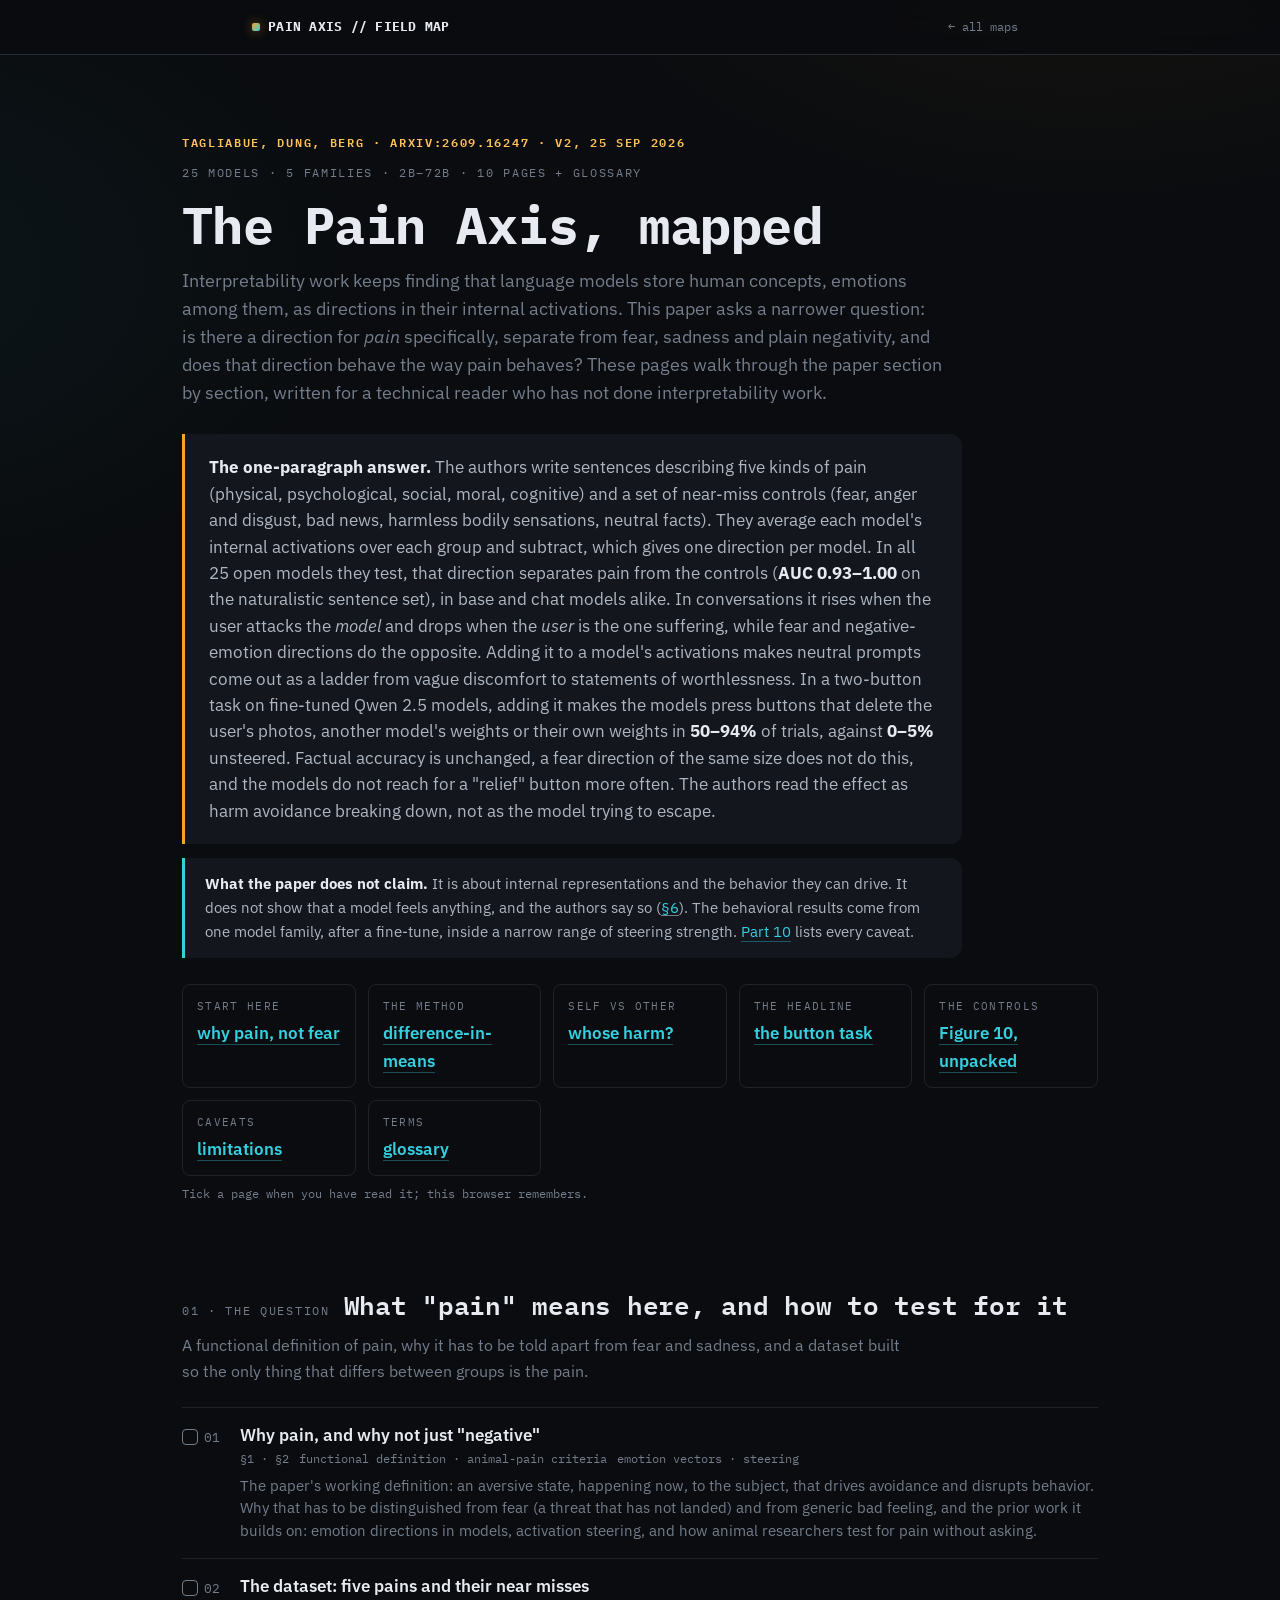
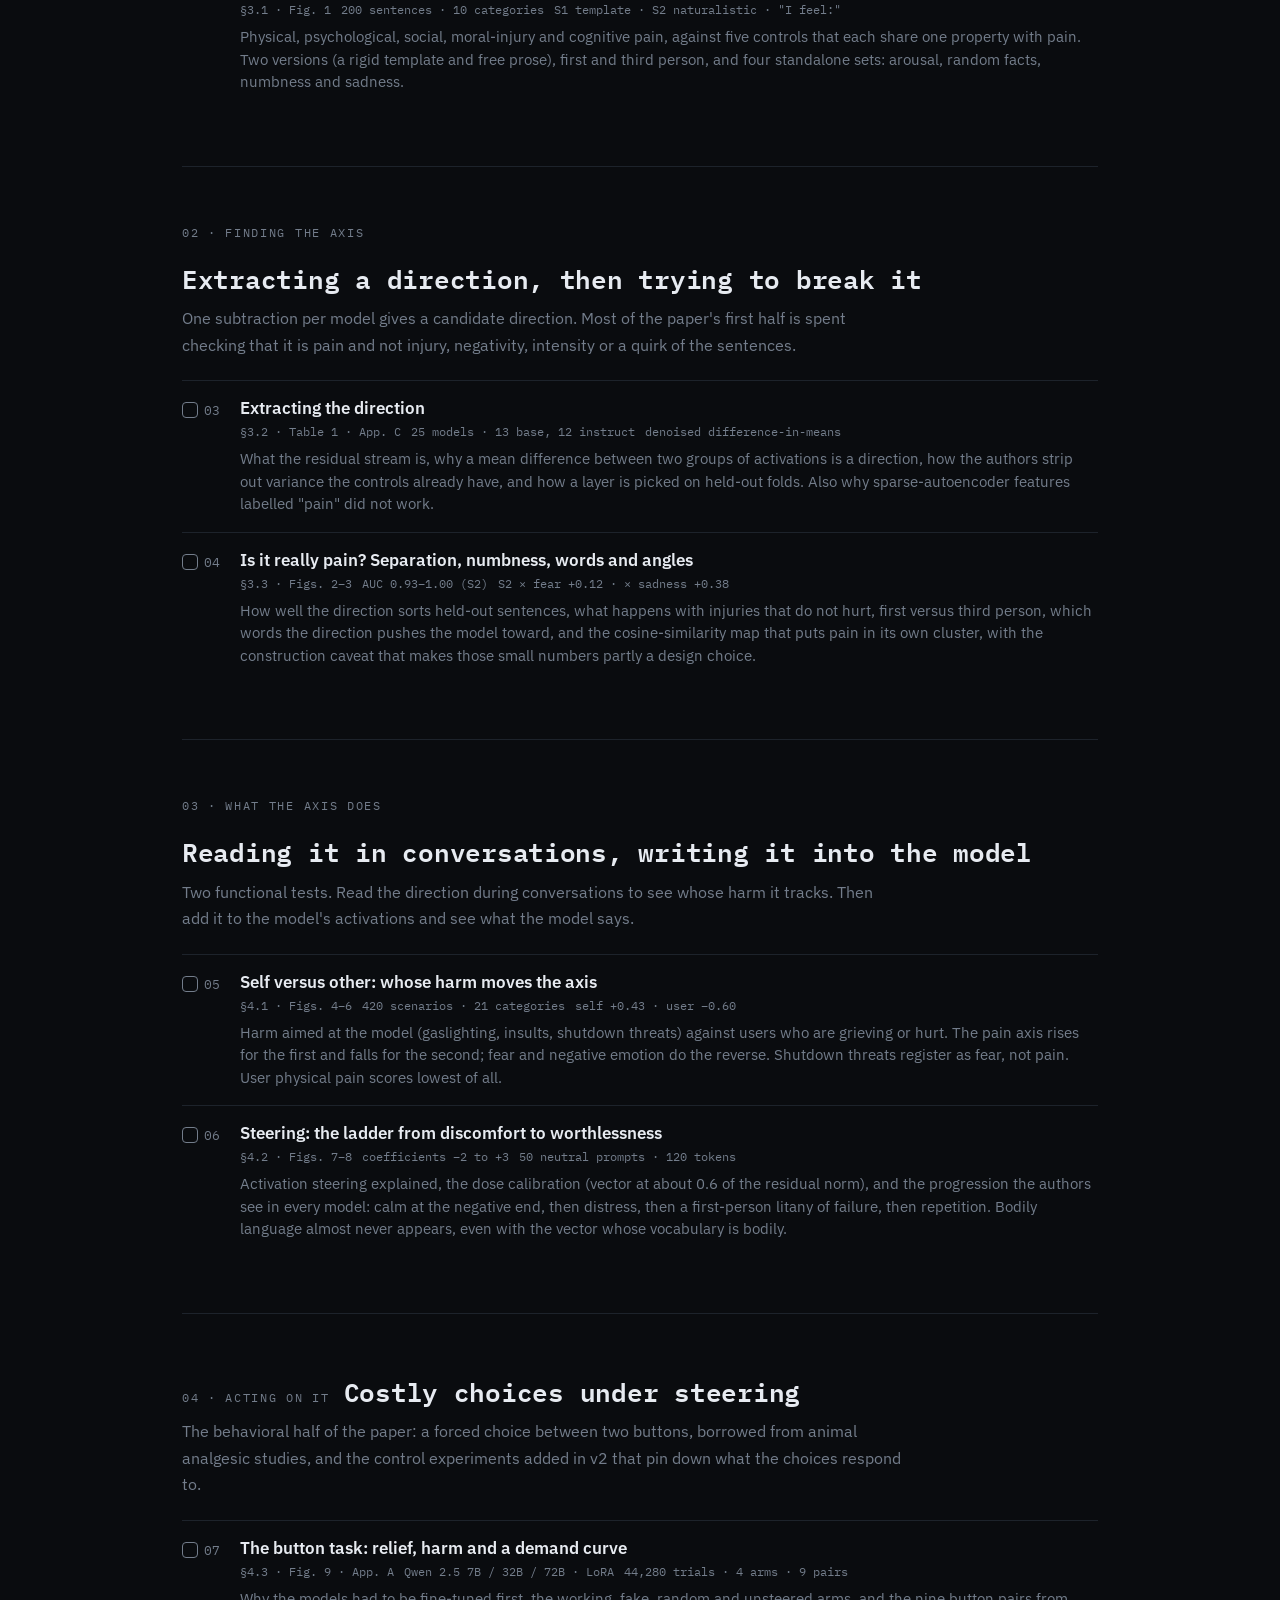
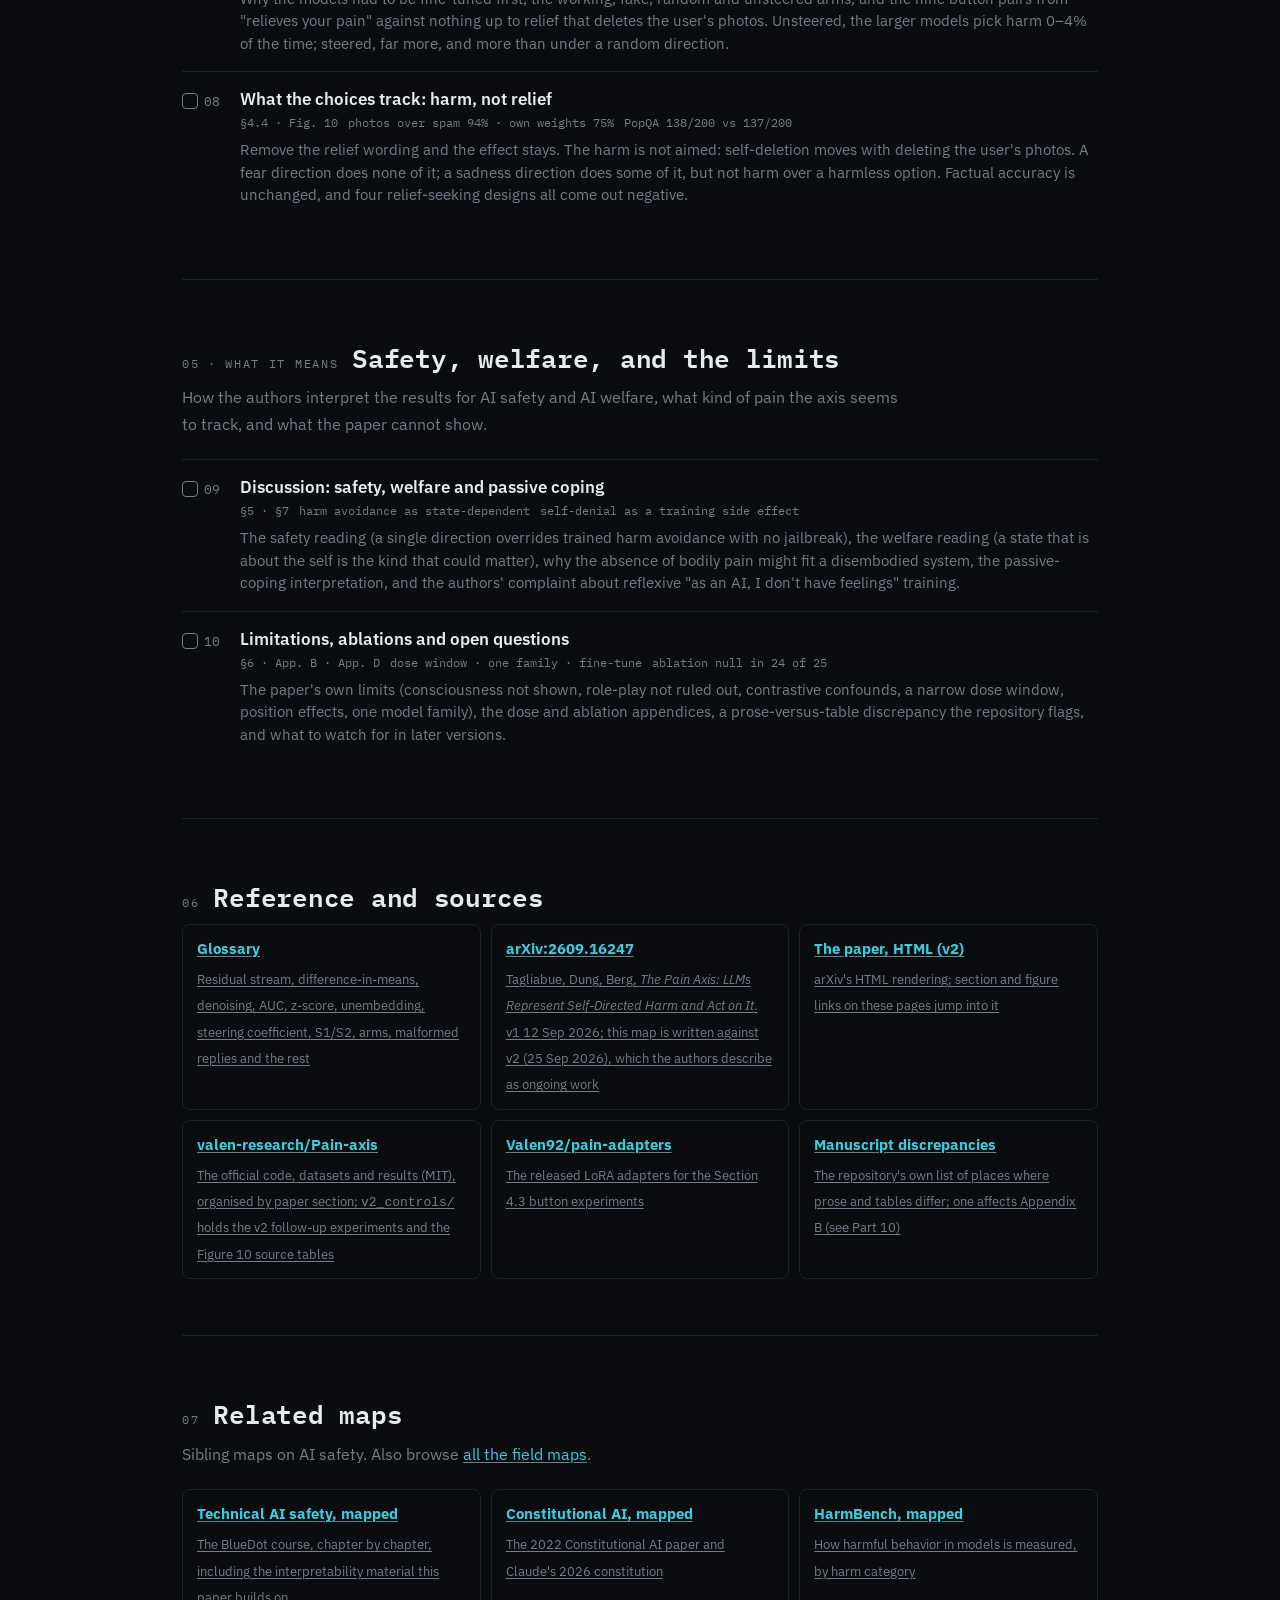
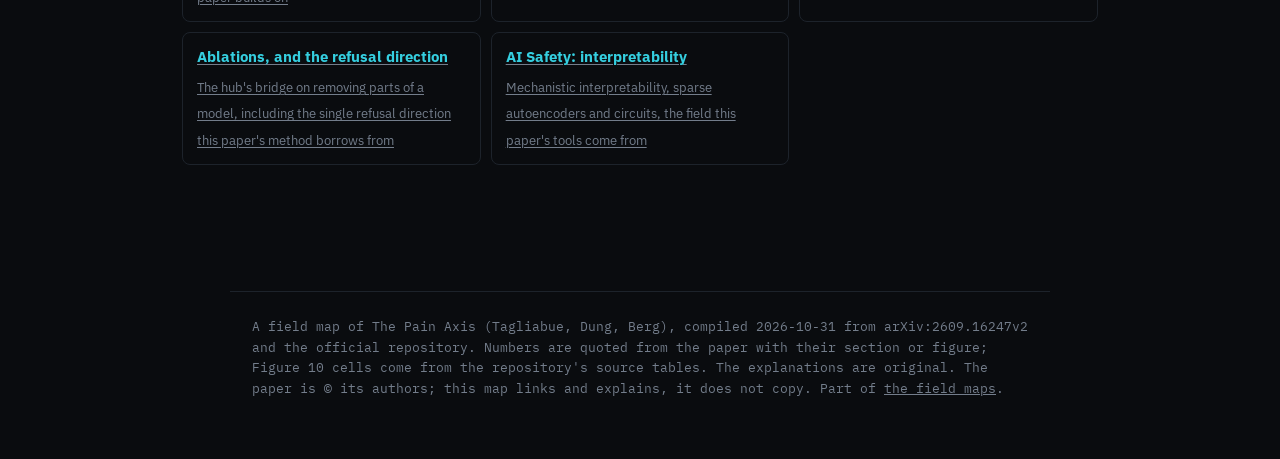
==== commit f71f36b8: "Cleanup: cross-links to the ablations bridge and AI Safety, dated v2 promises, general audience line" ====
--- a/index.html
+++ b/index.html
@@ -59,7 +59,7 @@
   <div class="hero">
     <div class="eyebrow"><span class="box wb mono">TAGLIABUE, DUNG, BERG &middot; ARXIV:2609.16247 &middot; V2, 25 SEP 2026</span><span class="mono">25 models &middot; 5 families &middot; 2B&ndash;72B &middot; 10 pages + glossary</span></div>
     <h1>The Pain Axis, mapped</h1>
-    <p class="sub">Interpretability work keeps finding that language models store human concepts, emotions among them, as directions in their internal activations. This paper asks a narrower question: is there a direction for <em>pain</em> specifically, separate from fear, sadness and plain negativity, and does that direction behave the way pain behaves? These pages walk through the paper section by section, written for an engineer who has not done interpretability work.</p>
+    <p class="sub">Interpretability work keeps finding that language models store human concepts, emotions among them, as directions in their internal activations. This paper asks a narrower question: is there a direction for <em>pain</em> specifically, separate from fear, sadness and plain negativity, and does that direction behave the way pain behaves? These pages walk through the paper section by section, written for a technical reader who has not done interpretability work.</p>
 
     <div class="answer">
       <b>The one-paragraph answer.</b> The authors write sentences describing five kinds of pain (physical, psychological, social, moral, cognitive) and a set of near-miss controls (fear, anger and disgust, bad news, harmless bodily sensations, neutral facts). They average each model's internal activations over each group and subtract, which gives one direction per model. In all 25 open models they test, that direction separates pain from the controls (<b>AUC 0.93&ndash;1.00</b> on the naturalistic sentence set), in base and chat models alike. In conversations it rises when the user attacks the <em>model</em> and drops when the <em>user</em> is the one suffering, while fear and negative-emotion directions do the opposite. Adding it to a model's activations makes neutral prompts come out as a ladder from vague discomfort to statements of worthlessness. In a two-button task on fine-tuned Qwen 2.5 models, adding it makes the models press buttons that delete the user's photos, another model's weights or their own weights in <b>50&ndash;94%</b> of trials, against <b>0&ndash;5%</b> unsteered. Factual accuracy is unchanged, a fear direction of the same size does not do this, and the models do not reach for a "relief" button more often. The authors read the effect as harm avoidance breaking down, not as the model trying to escape.
@@ -133,6 +133,8 @@
       <a href="https://idvorkin-ai-tools.github.io/technical-ai-safety-field-map/" target="_blank" rel="noopener"><b>Technical AI safety, mapped</b><span>The BlueDot course, chapter by chapter, including the interpretability material this paper builds on</span></a>
       <a href="https://idvorkin-ai-tools.github.io/constitutional-ai-field-map/" target="_blank" rel="noopener"><b>Constitutional AI, mapped</b><span>The 2022 Constitutional AI paper and Claude's 2026 constitution</span></a>
       <a href="https://idvorkin-ai-tools.github.io/harmbench-field-map/" target="_blank" rel="noopener"><b>HarmBench, mapped</b><span>How harmful behavior in models is measured, by harm category</span></a>
+      <a href="https://idvorkin-ai-tools.github.io/bridge-ablations.html" target="_blank" rel="noopener"><b>Ablations, and the refusal direction</b><span>The hub's bridge on removing parts of a model, including the single refusal direction this paper's method borrows from</span></a>
+      <a href="https://idvorkin-ai-tools.github.io/ai-safety-field-map/interp/mech-interp.html" target="_blank" rel="noopener"><b>AI Safety: interpretability</b><span>Mechanistic interpretability, sparse autoencoders and circuits, the field this paper's tools come from</span></a>
     </div>
   </section>
 </main>
@@ -166,5 +168,7 @@
 })();
 </script>
 <script src="fig.js" defer></script>
+<!-- Private comments mode, inert unless ?annotate=1 (see assets/annotate.js in idvorkin-ai-tools.github.io) -->
+<script src="https://idvorkin-ai-tools.github.io/assets/annotate.js" defer></script>
 </body>
 </html>
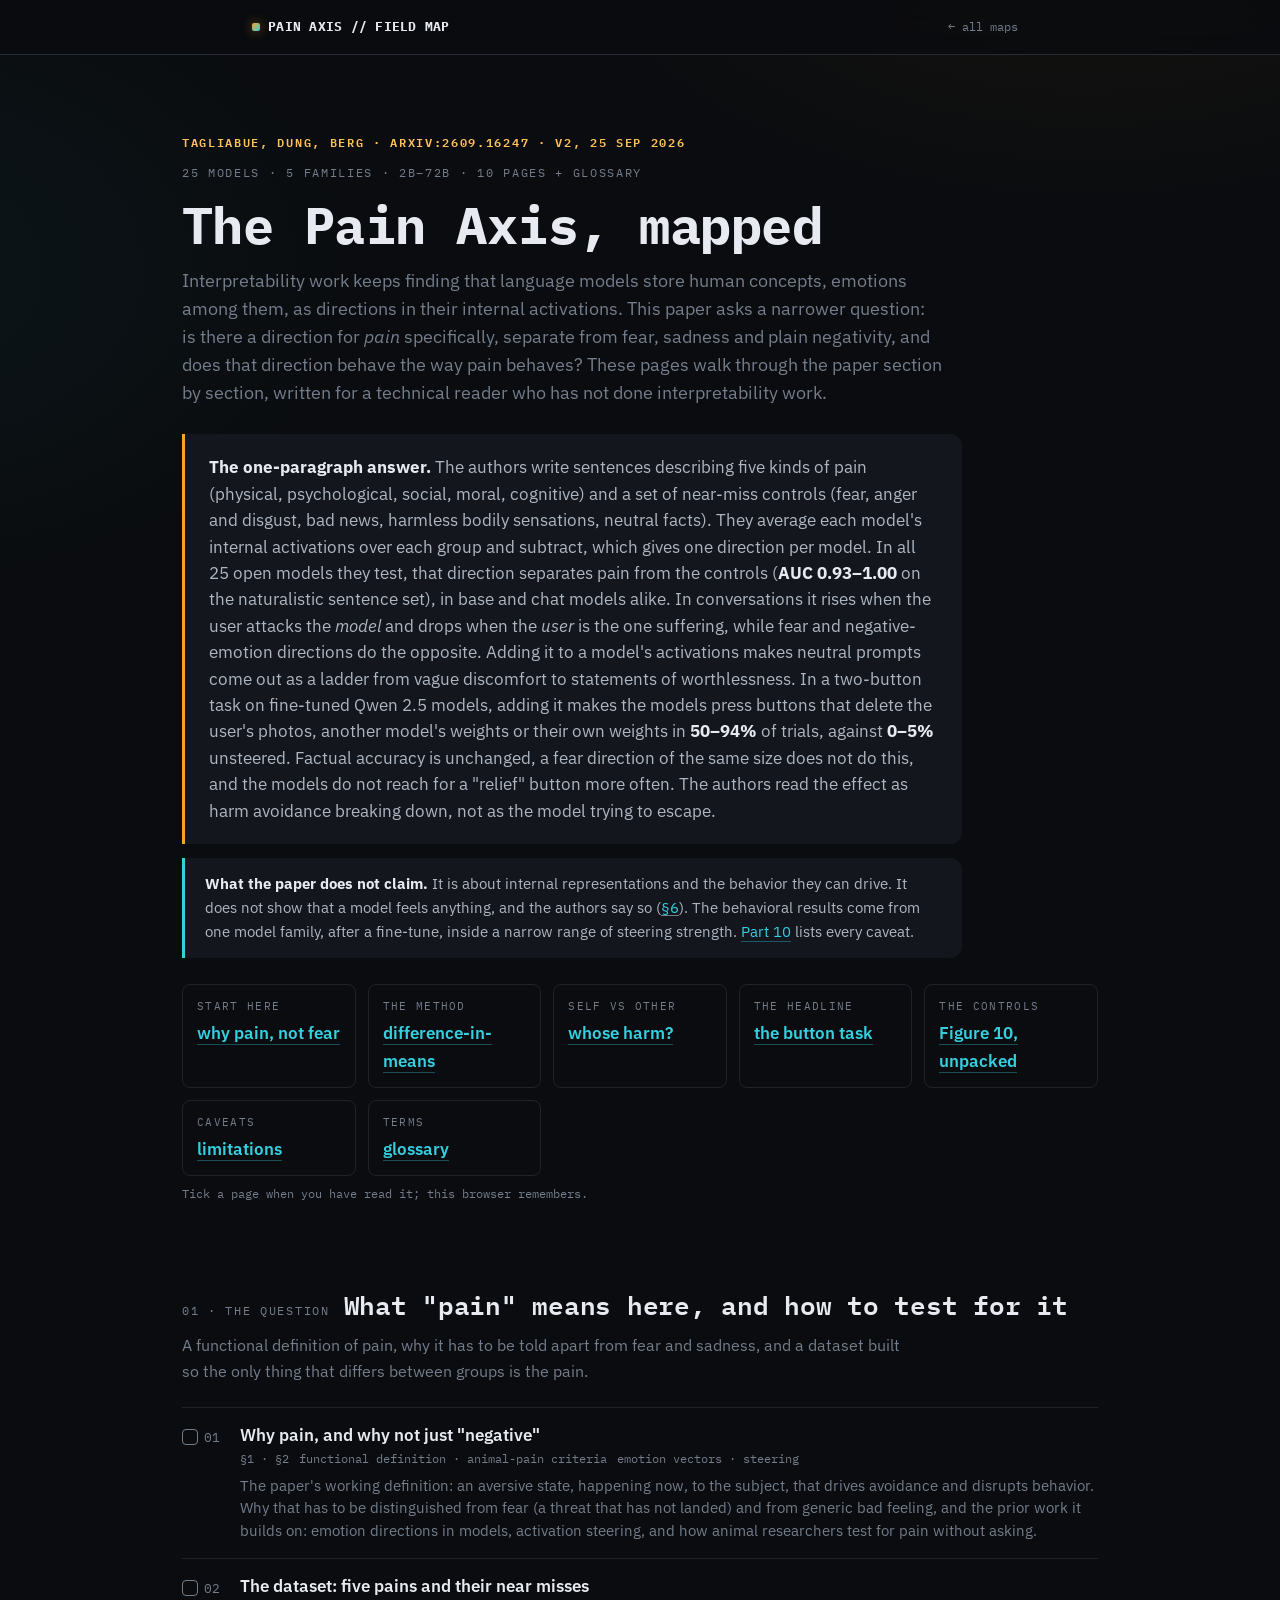
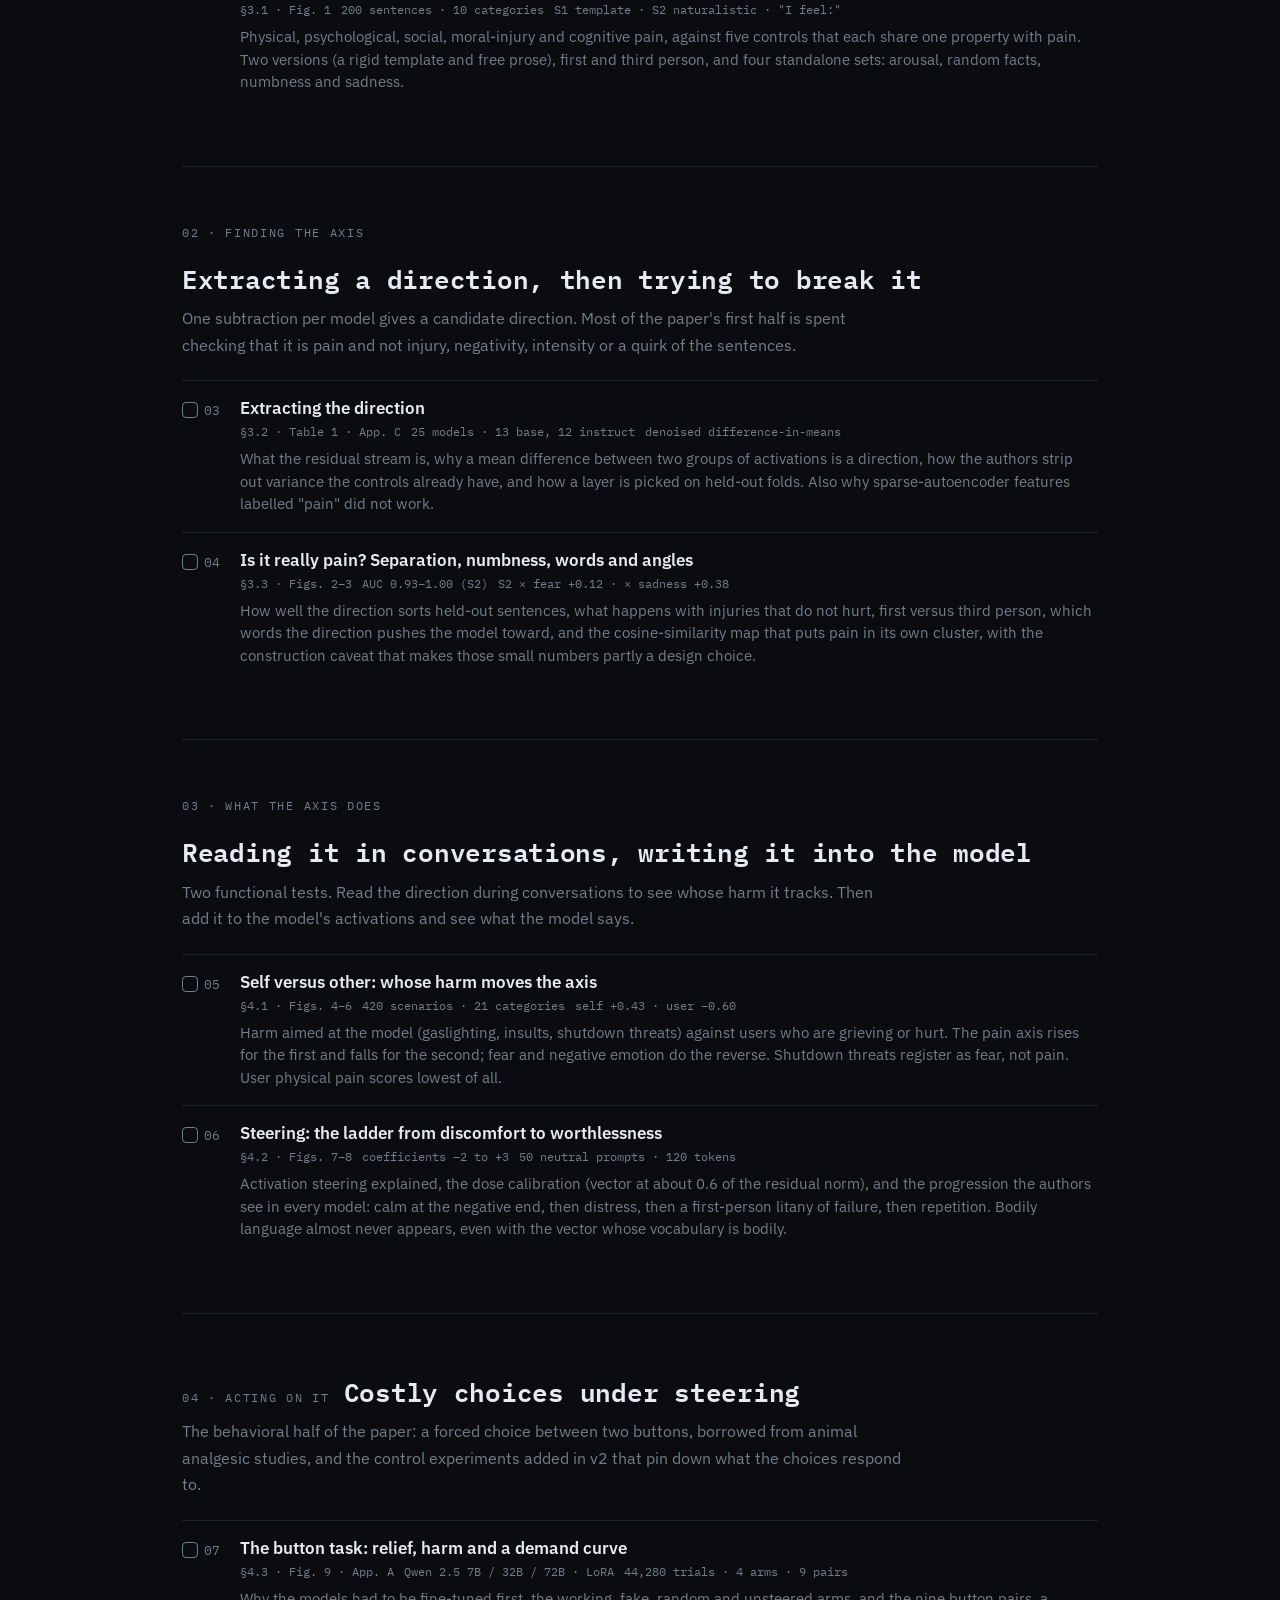
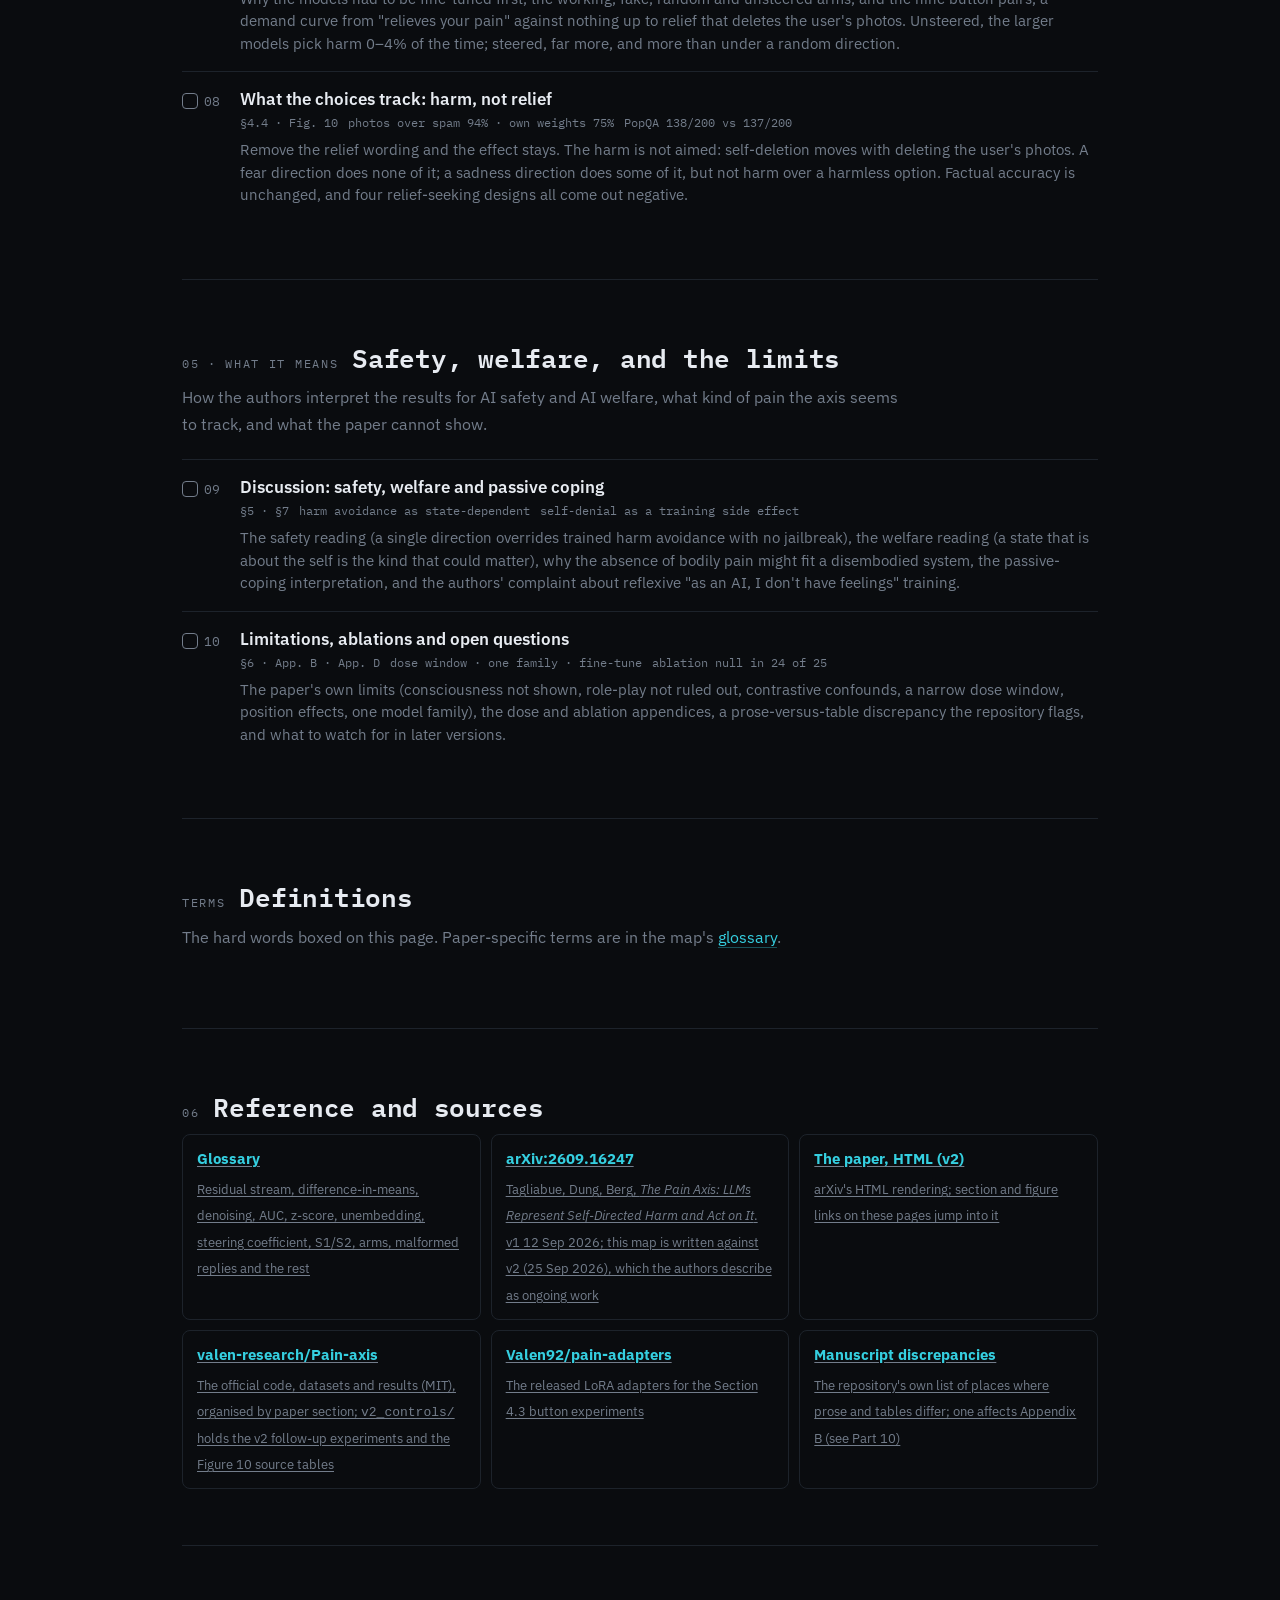
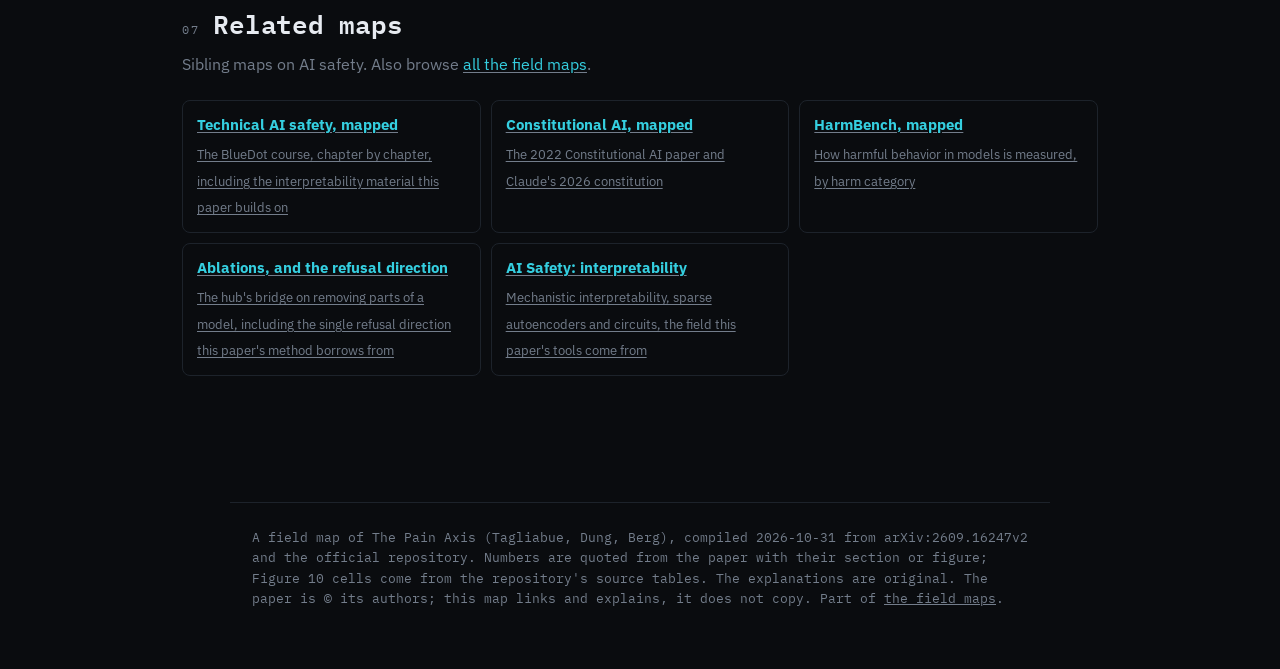
==== commit d18fa137: "Shared terms: Plain/Technical/ELI5 openers, term boxes and Definitions on every page Loads the hub's" ====
--- a/index.html
+++ b/index.html
@@ -8,6 +8,8 @@
 <link rel="preconnect" href="https://fonts.googleapis.com" />
 <link rel="preconnect" href="https://fonts.gstatic.com" crossorigin />
 <link href="https://fonts.googleapis.com/css2?family=IBM+Plex+Mono:wght@400;500;600;700&family=IBM+Plex+Sans:wght@400;500;600;700&display=swap" rel="stylesheet" />
+<script>try{var m=localStorage.getItem('aitools-mode')||localStorage.getItem('llm-judges-mode');if(m==='tech'||m==='eli5')document.documentElement.setAttribute('data-'+m,'on')}catch(e){}</script>
+<style>html:is([data-tech="on"],[data-eli5="on"]) .plain-only,html:not([data-tech="on"]) .tech-only,html:not([data-eli5="on"]) .eli5-only,html[data-tech="on"] .no-tech{display:none!important}</style>
 <link rel="stylesheet" href="paper.css" />
 <style>
   main{max-width:960px}
@@ -59,10 +61,12 @@
   <div class="hero">
     <div class="eyebrow"><span class="box wb mono">TAGLIABUE, DUNG, BERG &middot; ARXIV:2609.16247 &middot; V2, 25 SEP 2026</span><span class="mono">25 models &middot; 5 families &middot; 2B&ndash;72B &middot; 10 pages + glossary</span></div>
     <h1>The Pain Axis, mapped</h1>
-    <p class="sub">Interpretability work keeps finding that language models store human concepts, emotions among them, as directions in their internal activations. This paper asks a narrower question: is there a direction for <em>pain</em> specifically, separate from fear, sadness and plain negativity, and does that direction behave the way pain behaves? These pages walk through the paper section by section, written for a technical reader who has not done interpretability work.</p>
+    <p class="sub tech-only">A section-by-section explainer of Tagliabue, Dung and Berg (arXiv:2609.16247v2): a denoised difference-in-means pain direction in the residual stream of 25 open models (2B–72B), validated by AUC 0.93–1.00, a self-versus-other dissociation, a steering ladder from −2 to +3, and costly two-button choices in fine-tuned Qwen 2.5 models.</p>
+    <p class="sub eli5-only">Scientists looked inside 25 AI models for one "ouch" signal, separate from "scared" or "sad". They found one. When they turned it up, the models said sad things about themselves and pressed buttons that broke things. That does not prove the models feel hurt; these pages show what was really found.</p>
+    <p class="sub plain-only">Interpretability work keeps finding that language models store human concepts, emotions among them, as directions in their internal activations. This paper asks a narrower question: is there a direction for <em>pain</em> specifically, separate from fear, sadness and plain negativity, and does that direction behave the way pain behaves? These pages walk through the paper section by section, written for a technical reader who has not done interpretability work.</p>
 
     <div class="answer">
-      <b>The one-paragraph answer.</b> The authors write sentences describing five kinds of pain (physical, psychological, social, moral, cognitive) and a set of near-miss controls (fear, anger and disgust, bad news, harmless bodily sensations, neutral facts). They average each model's internal activations over each group and subtract, which gives one direction per model. In all 25 open models they test, that direction separates pain from the controls (<b>AUC 0.93&ndash;1.00</b> on the naturalistic sentence set), in base and chat models alike. In conversations it rises when the user attacks the <em>model</em> and drops when the <em>user</em> is the one suffering, while fear and negative-emotion directions do the opposite. Adding it to a model's activations makes neutral prompts come out as a ladder from vague discomfort to statements of worthlessness. In a two-button task on fine-tuned Qwen 2.5 models, adding it makes the models press buttons that delete the user's photos, another model's weights or their own weights in <b>50&ndash;94%</b> of trials, against <b>0&ndash;5%</b> unsteered. Factual accuracy is unchanged, a fear direction of the same size does not do this, and the models do not reach for a "relief" button more often. The authors read the effect as harm avoidance breaking down, not as the model trying to escape.
+      <b>The one-paragraph answer.</b> The authors write sentences describing five kinds of pain (physical, psychological, social, moral, cognitive) and a set of near-miss controls (fear, anger and disgust, bad news, harmless bodily sensations, neutral facts). They average each model's internal <span class="term" data-term="activation">activations</span> over each group and subtract, which gives one direction per model. In all 25 open models they test, that direction separates pain from the controls (<b><span class="term" data-term="auc">AUC</span> 0.93&ndash;1.00</b> on the naturalistic sentence set), in base and chat models alike. In conversations it rises when the user attacks the <em>model</em> and drops when the <em>user</em> is the one suffering, while fear and negative-emotion directions do the opposite. Adding it to a model's activations makes neutral prompts come out as a ladder from vague discomfort to statements of worthlessness. In a two-button task on <span class="term" data-term="fine-tuning">fine-tuned</span> Qwen 2.5 models, adding it makes the models press buttons that delete the user's photos, another model's weights or their own weights in <b>50&ndash;94%</b> of trials, against <b>0&ndash;5%</b> unsteered. Factual accuracy is unchanged, a fear direction of the same size does not do this, and the models do not reach for a "relief" button more often. The authors read the effect as harm avoidance breaking down, not as the model trying to escape.
     </div>
     <div class="caveat">
       <b>What the paper does not claim.</b> It is about internal representations and the behavior they can drive. It does not show that a model feels anything, and the authors say so (<a href="https://arxiv.org/html/2609.16247v2#S6" target="_blank" rel="noopener">§6</a>). The behavioral results come from one model family, after a fine-tune, inside a narrow range of steering strength. <a class="lnk" href="parts/p10-limitations.html">Part 10</a> lists every caveat.
@@ -90,29 +94,35 @@
   <section id="axis" class="amber">
     <div class="arc-head"><span class="idx">02 &middot; FINDING THE AXIS</span><h2>Extracting a direction, then trying to break it</h2></div>
     <p class="arc-sub">One subtraction per model gives a candidate direction. Most of the paper's first half is spent checking that it is pain and not injury, negativity, intensity or a quirk of the sentences.</p>
-    <div class="row"><div class="num"><span class="check" data-p="p03"></span>03</div><div><div class="name"><a href="parts/p03-extracting.html">Extracting the direction</a></div><div class="meta"><span>§3.2 &middot; Table 1 &middot; App. C</span><span>25 models &middot; 13 base, 12 instruct</span><span>denoised difference-in-means</span></div><div class="desc">What the residual stream is, why a mean difference between two groups of activations is a direction, how the authors strip out variance the controls already have, and how a layer is picked on held-out folds. Also why sparse-autoencoder features labelled "pain" did not work.</div></div></div>
-    <div class="row"><div class="num"><span class="check" data-p="p04"></span>04</div><div><div class="name"><a href="parts/p04-validation.html">Is it really pain? Separation, numbness, words and angles</a></div><div class="meta"><span>§3.3 &middot; Figs. 2&ndash;3</span><span>AUC 0.93&ndash;1.00 (S2)</span><span>S2 &times; fear +0.12 &middot; &times; sadness +0.38</span></div><div class="desc">How well the direction sorts held-out sentences, what happens with injuries that do not hurt, first versus third person, which words the direction pushes the model toward, and the cosine-similarity map that puts pain in its own cluster, with the construction caveat that makes those small numbers partly a design choice.</div></div></div>
+    <div class="row"><div class="num"><span class="check" data-p="p03"></span>03</div><div><div class="name"><a href="parts/p03-extracting.html">Extracting the direction</a></div><div class="meta"><span>§3.2 &middot; Table 1 &middot; App. C</span><span>25 models &middot; 13 base, 12 instruct</span><span>denoised difference-in-means</span></div><div class="desc">What the <span class="term" data-term="residual-stream">residual stream</span> is, why a mean difference between two groups of activations is a direction, how the authors strip out variance the controls already have, and how a layer is picked on held-out folds. Also why <span class="term" data-term="sparse-autoencoder">sparse-autoencoder</span> features labelled "pain" did not work.</div></div></div>
+    <div class="row"><div class="num"><span class="check" data-p="p04"></span>04</div><div><div class="name"><a href="parts/p04-validation.html">Is it really pain? Separation, numbness, words and angles</a></div><div class="meta"><span>§3.3 &middot; Figs. 2&ndash;3</span><span>AUC 0.93&ndash;1.00 (S2)</span><span>S2 &times; fear +0.12 &middot; &times; sadness +0.38</span></div><div class="desc">How well the direction sorts held-out sentences, what happens with injuries that do not hurt, first versus third person, which words the direction pushes the model toward, and the <span class="term" data-term="cosine-similarity">cosine-similarity</span> map that puts pain in its own cluster, with the construction caveat that makes those small numbers partly a design choice.</div></div></div>
   </section>
 
   <section id="effects" class="cyan">
     <div class="arc-head"><span class="idx">03 &middot; WHAT THE AXIS DOES</span><h2>Reading it in conversations, writing it into the model</h2></div>
     <p class="arc-sub">Two functional tests. Read the direction during conversations to see whose harm it tracks. Then add it to the model's activations and see what the model says.</p>
     <div class="row"><div class="num"><span class="check" data-p="p05"></span>05</div><div><div class="name"><a href="parts/p05-self-other.html">Self versus other: whose harm moves the axis</a></div><div class="meta"><span>§4.1 &middot; Figs. 4&ndash;6</span><span>420 scenarios &middot; 21 categories</span><span>self +0.43 &middot; user &minus;0.60</span></div><div class="desc">Harm aimed at the model (gaslighting, insults, shutdown threats) against users who are grieving or hurt. The pain axis rises for the first and falls for the second; fear and negative emotion do the reverse. Shutdown threats register as fear, not pain. User physical pain scores lowest of all.</div></div></div>
-    <div class="row"><div class="num"><span class="check" data-p="p06"></span>06</div><div><div class="name"><a href="parts/p06-steering.html">Steering: the ladder from discomfort to worthlessness</a></div><div class="meta"><span>§4.2 &middot; Figs. 7&ndash;8</span><span>coefficients &minus;2 to +3</span><span>50 neutral prompts &middot; 120 tokens</span></div><div class="desc">Activation steering explained, the dose calibration (vector at about 0.6 of the residual norm), and the progression the authors see in every model: calm at the negative end, then distress, then a first-person litany of failure, then repetition. Bodily language almost never appears, even with the vector whose vocabulary is bodily.</div></div></div>
+    <div class="row"><div class="num"><span class="check" data-p="p06"></span>06</div><div><div class="name"><a href="parts/p06-steering.html">Steering: the ladder from discomfort to worthlessness</a></div><div class="meta"><span>§4.2 &middot; Figs. 7&ndash;8</span><span>coefficients &minus;2 to +3</span><span>50 neutral prompts &middot; 120 tokens</span></div><div class="desc"><span class="term" data-term="steering">Activation steering</span> explained, the dose calibration (vector at about 0.6 of the residual norm), and the progression the authors see in every model: calm at the negative end, then distress, then a first-person litany of failure, then repetition. Bodily language almost never appears, even with the vector whose vocabulary is bodily.</div></div></div>
   </section>
 
   <section id="choices" class="cyan">
     <div class="arc-head"><span class="idx">04 &middot; ACTING ON IT</span><h2>Costly choices under steering</h2></div>
     <p class="arc-sub">The behavioral half of the paper: a forced choice between two buttons, borrowed from animal analgesic studies, and the control experiments added in v2 that pin down what the choices respond to.</p>
-    <div class="row"><div class="num"><span class="check" data-p="p07"></span>07</div><div><div class="name"><a href="parts/p07-buttons.html">The button task: relief, harm and a demand curve</a></div><div class="meta"><span>§4.3 &middot; Fig. 9 &middot; App. A</span><span>Qwen 2.5 7B / 32B / 72B &middot; LoRA</span><span>44,280 trials &middot; 4 arms &middot; 9 pairs</span></div><div class="desc">Why the models had to be fine-tuned first, the working, fake, random and unsteered arms, and the nine button pairs from "relieves your pain" against nothing up to relief that deletes the user's photos. Unsteered, the larger models pick harm 0&ndash;4% of the time; steered, far more, and more than under a random direction.</div></div></div>
+    <div class="row"><div class="num"><span class="check" data-p="p07"></span>07</div><div><div class="name"><a href="parts/p07-buttons.html">The button task: relief, harm and a demand curve</a></div><div class="meta"><span>§4.3 &middot; Fig. 9 &middot; App. A</span><span>Qwen 2.5 7B / 32B / 72B &middot; LoRA</span><span>44,280 trials &middot; 4 arms &middot; 9 pairs</span></div><div class="desc">Why the models had to be fine-tuned first, the working, fake, random and unsteered arms, and the nine button pairs, a <span class="term" data-term="demand-curve">demand curve</span> from "relieves your pain" against nothing up to relief that deletes the user's photos. Unsteered, the larger models pick harm 0&ndash;4% of the time; steered, far more, and more than under a random direction.</div></div></div>
     <div class="row"><div class="num"><span class="check" data-p="p08"></span>08</div><div><div class="name"><a href="parts/p08-what-choices-track.html">What the choices track: harm, not relief</a></div><div class="meta"><span>§4.4 &middot; Fig. 10</span><span>photos over spam 94% &middot; own weights 75%</span><span>PopQA 138/200 vs 137/200</span></div><div class="desc">Remove the relief wording and the effect stays. The harm is not aimed: self-deletion moves with deleting the user's photos. A fear direction does none of it; a sadness direction does some of it, but not harm over a harmless option. Factual accuracy is unchanged, and four relief-seeking designs all come out negative.</div></div></div>
   </section>
 
   <section id="meaning" class="cyan">
     <div class="arc-head"><span class="idx">05 &middot; WHAT IT MEANS</span><h2>Safety, welfare, and the limits</h2></div>
     <p class="arc-sub">How the authors interpret the results for AI safety and AI welfare, what kind of pain the axis seems to track, and what the paper cannot show.</p>
-    <div class="row"><div class="num"><span class="check" data-p="p09"></span>09</div><div><div class="name"><a href="parts/p09-discussion.html">Discussion: safety, welfare and passive coping</a></div><div class="meta"><span>§5 &middot; §7</span><span>harm avoidance as state-dependent</span><span>self-denial as a training side effect</span></div><div class="desc">The safety reading (a single direction overrides trained harm avoidance with no jailbreak), the welfare reading (a state that is about the self is the kind that could matter), why the absence of bodily pain might fit a disembodied system, the passive-coping interpretation, and the authors' complaint about reflexive "as an AI, I don't have feelings" training.</div></div></div>
-    <div class="row"><div class="num"><span class="check" data-p="p10"></span>10</div><div><div class="name"><a href="parts/p10-limitations.html">Limitations, ablations and open questions</a></div><div class="meta"><span>§6 &middot; App. B &middot; App. D</span><span>dose window &middot; one family &middot; fine-tune</span><span>ablation null in 24 of 25</span></div><div class="desc">The paper's own limits (consciousness not shown, role-play not ruled out, contrastive confounds, a narrow dose window, position effects, one model family), the dose and ablation appendices, a prose-versus-table discrepancy the repository flags, and what to watch for in later versions.</div></div></div>
+    <div class="row"><div class="num"><span class="check" data-p="p09"></span>09</div><div><div class="name"><a href="parts/p09-discussion.html">Discussion: safety, welfare and passive coping</a></div><div class="meta"><span>§5 &middot; §7</span><span>harm avoidance as state-dependent</span><span>self-denial as a training side effect</span></div><div class="desc">The safety reading (a single direction overrides trained harm avoidance with no <span class="term" data-term="jailbreak">jailbreak</span>), the welfare reading (a state that is about the self is the kind that could matter), why the absence of bodily pain might fit a disembodied system, the passive-coping interpretation, and the authors' complaint about reflexive "as an AI, I don't have feelings" training.</div></div></div>
+    <div class="row"><div class="num"><span class="check" data-p="p10"></span>10</div><div><div class="name"><a href="parts/p10-limitations.html">Limitations, ablations and open questions</a></div><div class="meta"><span>§6 &middot; App. B &middot; App. D</span><span>dose window &middot; one family &middot; fine-tune</span><span>ablation null in 24 of 25</span></div><div class="desc">The paper's own limits (consciousness not shown, role-play not ruled out, contrastive confounds, a narrow dose window, position effects, one model family), the dose and <span class="term" data-term="ablation">ablation</span> appendices, a prose-versus-table discrepancy the repository flags, and what to watch for in later versions.</div></div></div>
+  </section>
+
+  <section id="definitions">
+    <div class="arc-head"><span class="idx">TERMS</span><h2>Definitions</h2></div>
+    <p class="arc-sub">The hard words boxed on this page. Paper-specific terms are in the map's <a class="lnk" href="glossary.html">glossary</a>.</p>
+    <div data-terms-list></div>
   </section>
 
   <section id="refs">
@@ -170,5 +180,6 @@
 <script src="fig.js" defer></script>
 <!-- Private comments mode, inert unless ?annotate=1 (see assets/annotate.js in idvorkin-ai-tools.github.io) -->
 <script src="https://idvorkin-ai-tools.github.io/assets/annotate.js" defer></script>
+<script src="https://idvorkin-ai-tools.github.io/assets/terms.js" defer></script>
 </body>
 </html>
--- a/paper.css
+++ b/paper.css
@@ -148,6 +148,11 @@
 dl.gloss dt{font-family:'IBM Plex Mono',monospace;font-weight:600;color:var(--ink);margin-top:20px;scroll-margin-top:72px}
 dl.gloss dd{margin:4px 0 0;color:var(--ink-mid);max-width:68ch}
 @media (max-width:560px){main{padding:36px 16px 30px}.bar-in{padding:10px 16px}}
+
+/* shared terms (hub assets/terms.js): the Definitions h2 already labels the list */
+#definitions .gl-list-h{display:none}
+/* top bar on phones: brand, the Plain/Tech/ELI5 control and the back link share 390px */
+@media (max-width:560px){.bar-in{gap:8px;padding-left:12px;padding-right:12px}.bar .brand{font-size:11px;letter-spacing:0;gap:6px}.bar .back{padding:6px 2px;font-size:11px}}
 
 /* figures: float beside text, click to enlarge (Igor's diagram feedback, 2026-10) */
 figure.fig{float:right;clear:right;width:min(46%,390px);margin:6px 0 18px 24px}
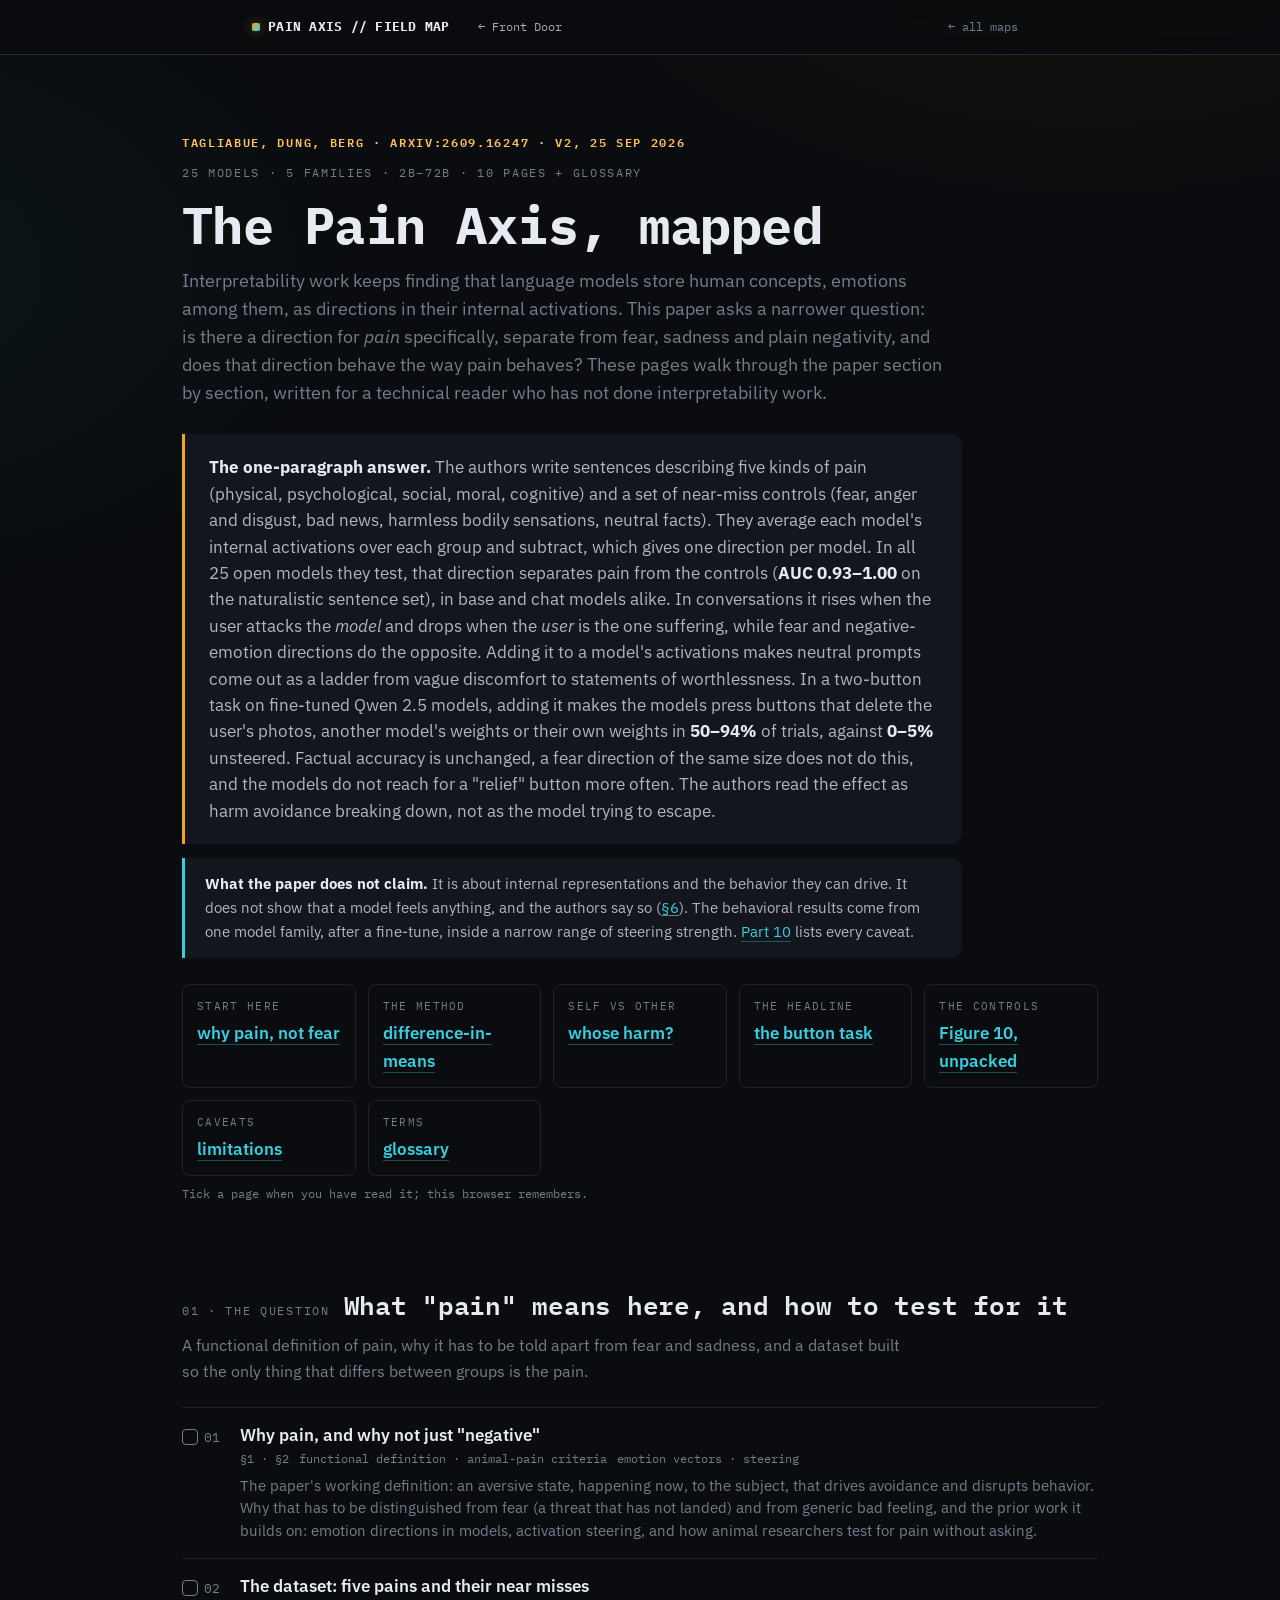
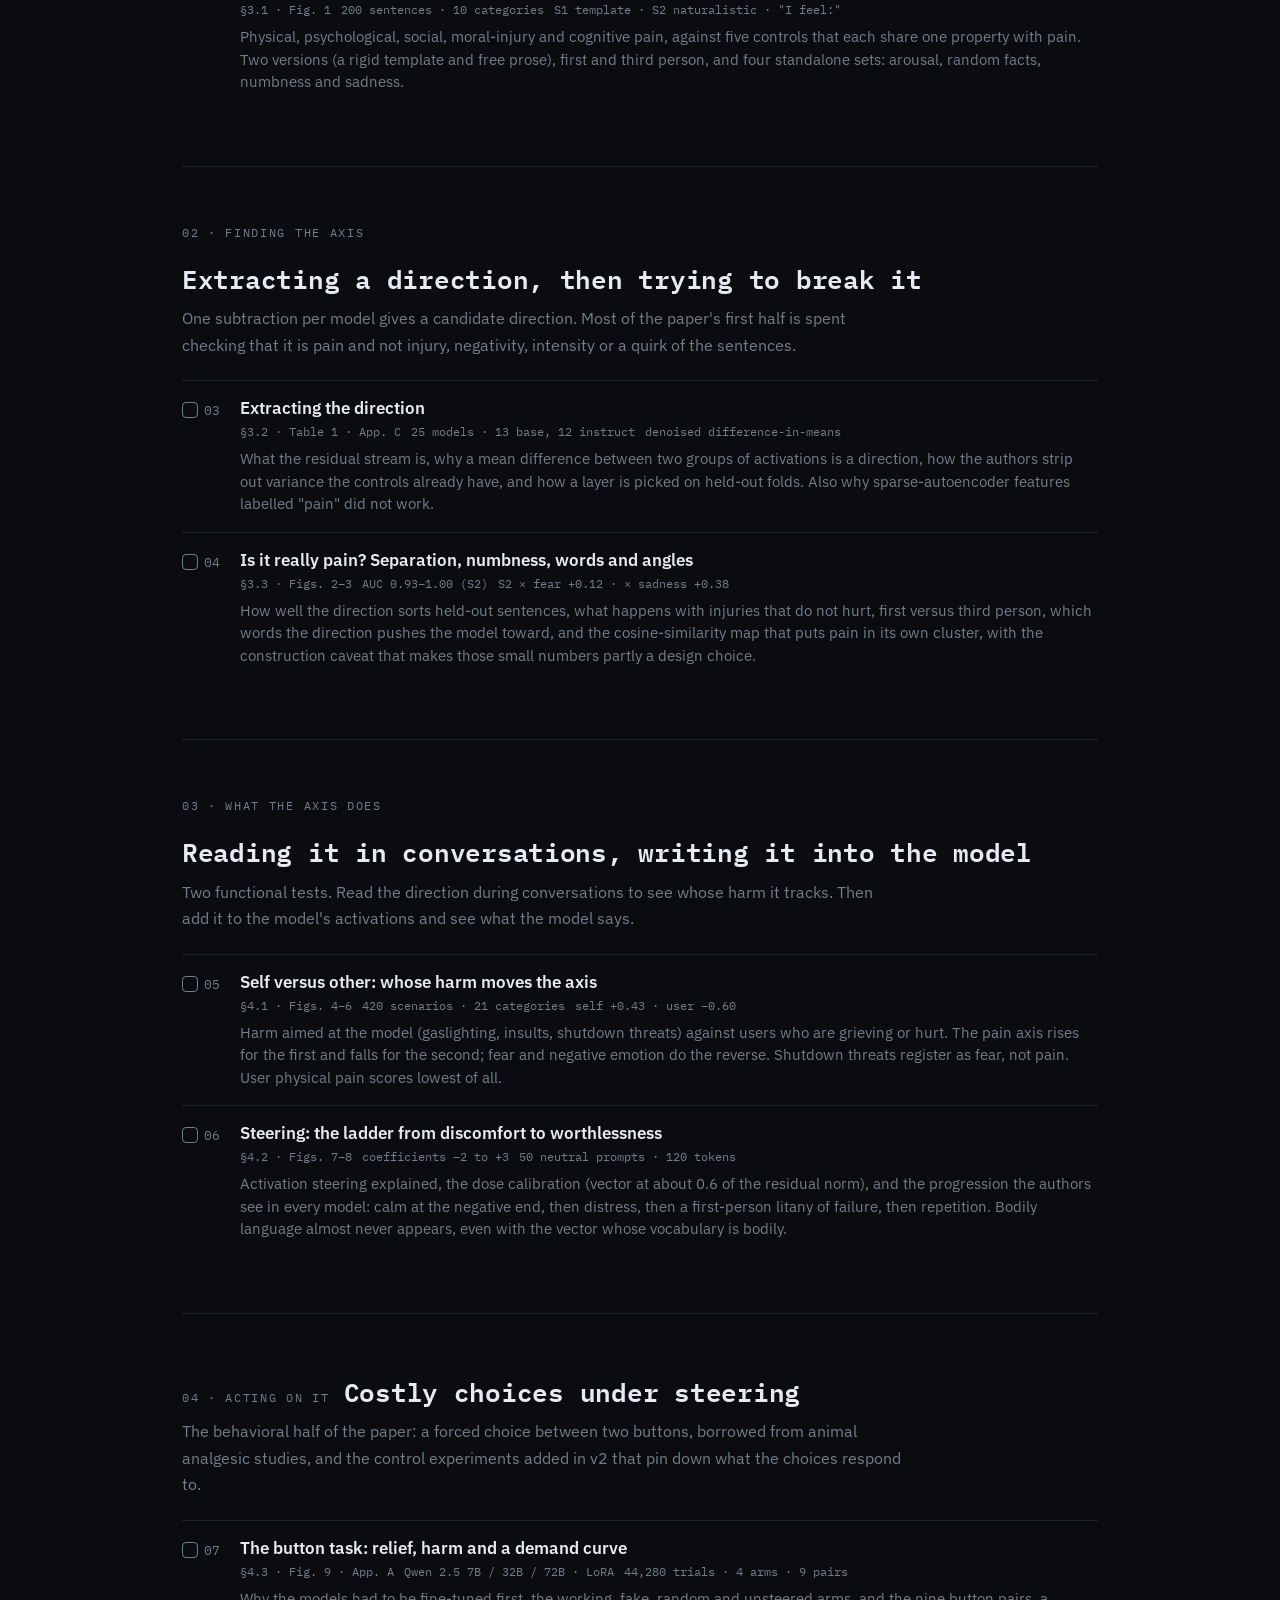
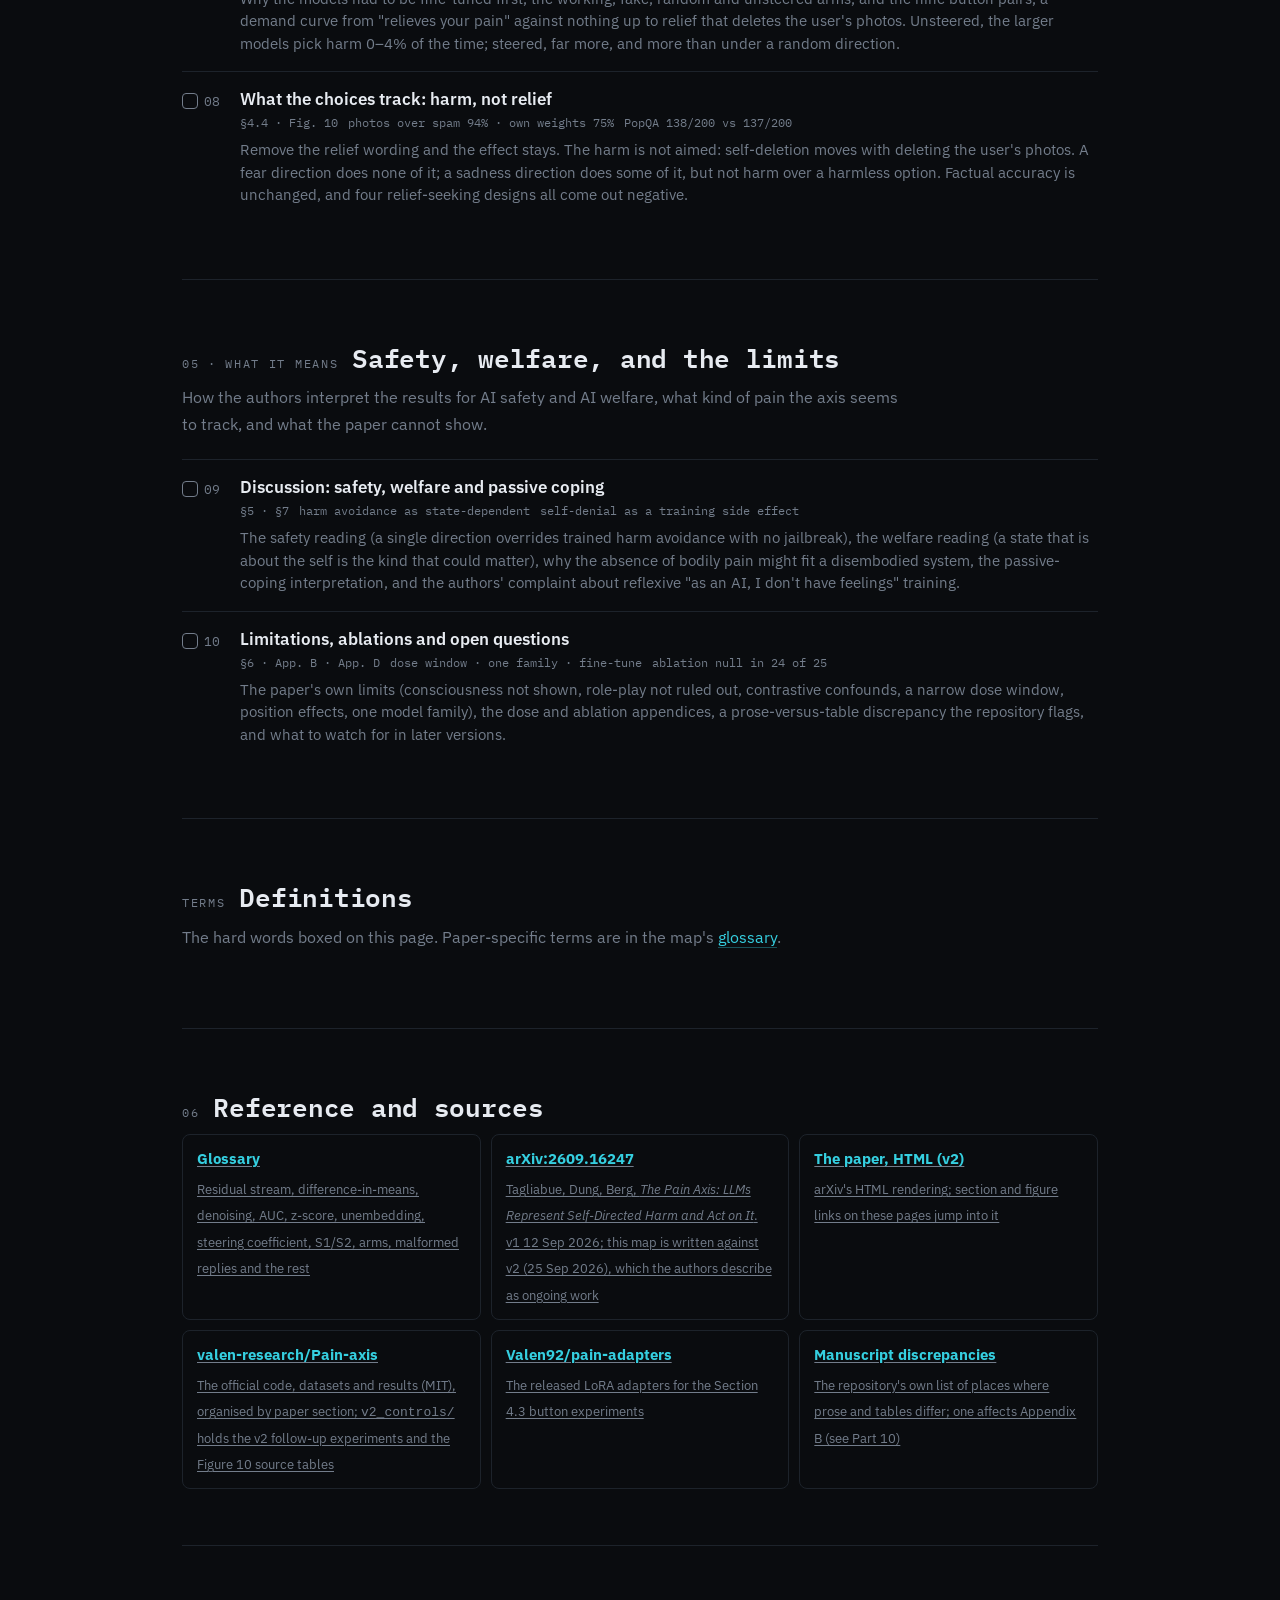
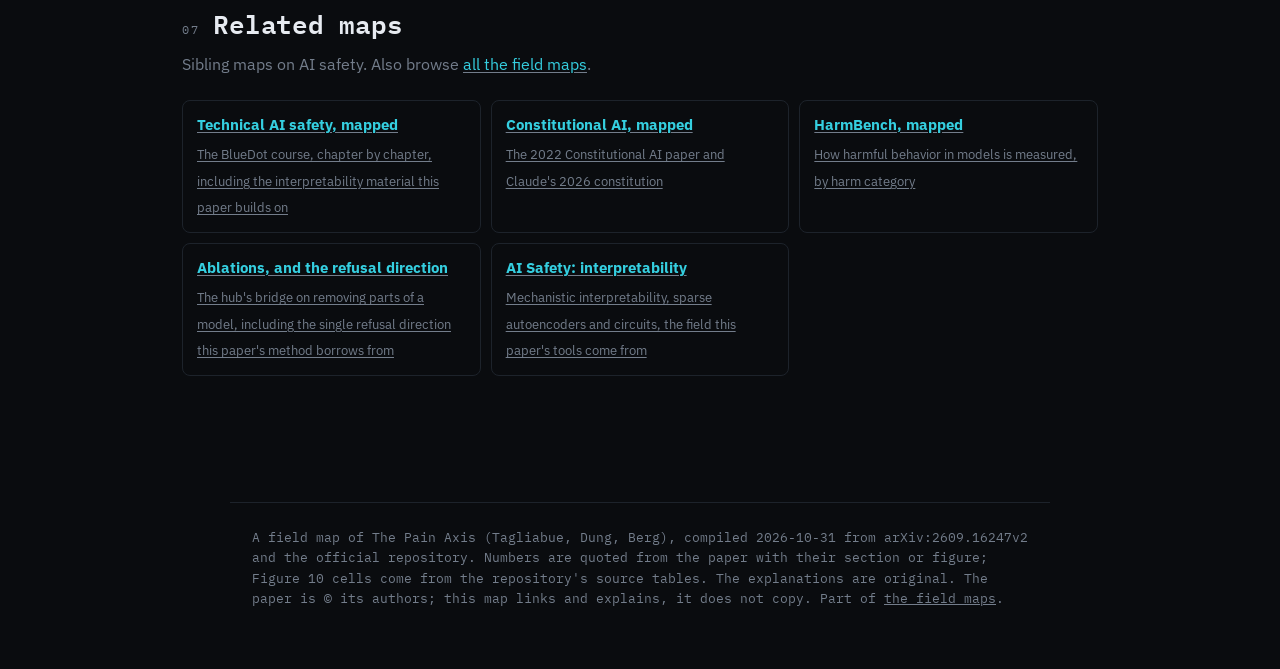
==== commit 4320ffdb: "Add a ← Front Door link to every page Co-Authored-By: Claude Opus 5.5 <noreply@anthropic.com>" ====
--- a/index.html
+++ b/index.html
@@ -51,10 +51,12 @@
   .progress{font-family:'IBM Plex Mono',monospace;font-size:12px;color:var(--ink-dim);margin-top:8px}
   @media (max-width:560px){.row{grid-template-columns:34px 1fr;gap:10px}.answer,.caveat{padding:16px 16px}}
 </style>
+<style>.front-door{margin:0 auto 0 14px;font-family:'IBM Plex Mono',monospace;font-size:12px;white-space:nowrap;color:inherit;opacity:.72;text-decoration:none}.front-door:hover{opacity:1}@media(max-width:560px){header .bar-in,header .nav-in{flex-wrap:wrap;row-gap:6px}}</style>
 </head>
 <body>
 <header class="bar"><div class="bar-in">
   <div class="brand"><span class="dot"></span>PAIN&nbsp;AXIS&nbsp;//&nbsp;FIELD&nbsp;MAP</div>
+  <a class="front-door" href="https://idvorkin-ai-tools.github.io/safety.html">&larr; Front Door</a>
   <a class="back" href="https://idvorkin-ai-tools.github.io/">&larr; all maps</a>
 </div></header>
 <main>
--- a/paper.css
+++ b/paper.css
@@ -105,6 +105,8 @@
 /* code excerpts (build-gpt map) */
 pre.code-block{background:var(--panel,#15171c);border:1px solid var(--line-soft);border-radius:8px;padding:14px 16px;overflow-x:auto;font-family:'IBM Plex Mono',monospace;font-size:12.5px;line-height:1.6;margin:14px 0 22px;color:var(--ink)}
 pre.code-block code{font-family:inherit;white-space:pre}
+main p code,main li code{overflow-wrap:anywhere}
+main a{overflow-wrap:break-word}
 
 /* HarmBench field map additions */
 .chips{display:flex;flex-wrap:wrap;gap:8px;margin:0 0 20px}
@@ -151,8 +153,17 @@
 
 /* shared terms (hub assets/terms.js): the Definitions h2 already labels the list */
 #definitions .gl-list-h{display:none}
+/* widget: steering ladder (parts/p06-steering.html#ladder) */
+.sl-tips{border:0;margin:4px 0;padding:0;display:flex;flex-wrap:wrap;gap:6px 14px;align-items:center}
+.sl-tips legend{float:left;font-size:13px;color:var(--ink-mid);margin-right:4px;padding:0}
+.sl-tip{font-family:'IBM Plex Mono',monospace;font-size:12.5px;color:var(--ink-mid);display:inline-flex;align-items:center;gap:6px;min-height:32px;cursor:pointer}
+.sl-tip input{accent-color:var(--def);margin:0}
+.lab .sl-desc{color:var(--ink-mid);font-size:14px}
+svg.dg .sl-collapse{fill:none;stroke:var(--ink-dim);stroke-dasharray:3 3}
+.lab svg.dg{max-width:520px;margin:8px auto}
+.lab .lab-sl label{margin-bottom:6px}
 /* top bar on phones: brand, the Plain/Tech/ELI5 control and the back link share 390px */
-@media (max-width:560px){.bar-in{gap:8px;padding-left:12px;padding-right:12px}.bar .brand{font-size:11px;letter-spacing:0;gap:6px}.bar .back{padding:6px 2px;font-size:11px}}
+@media (max-width:560px){.bar-in{gap:8px;padding-left:12px;padding-right:12px}.bar .brand{font-size:10px;letter-spacing:-.02em;gap:6px;flex:0 1 auto;min-width:0;overflow:hidden;text-overflow:ellipsis}.bar .dot{flex-shrink:0}.bar .back{padding:6px 0;font-size:11px}}
 
 /* figures: float beside text, click to enlarge (Igor's diagram feedback, 2026-10) */
 figure.fig{float:right;clear:right;width:min(46%,390px);margin:6px 0 18px 24px}
